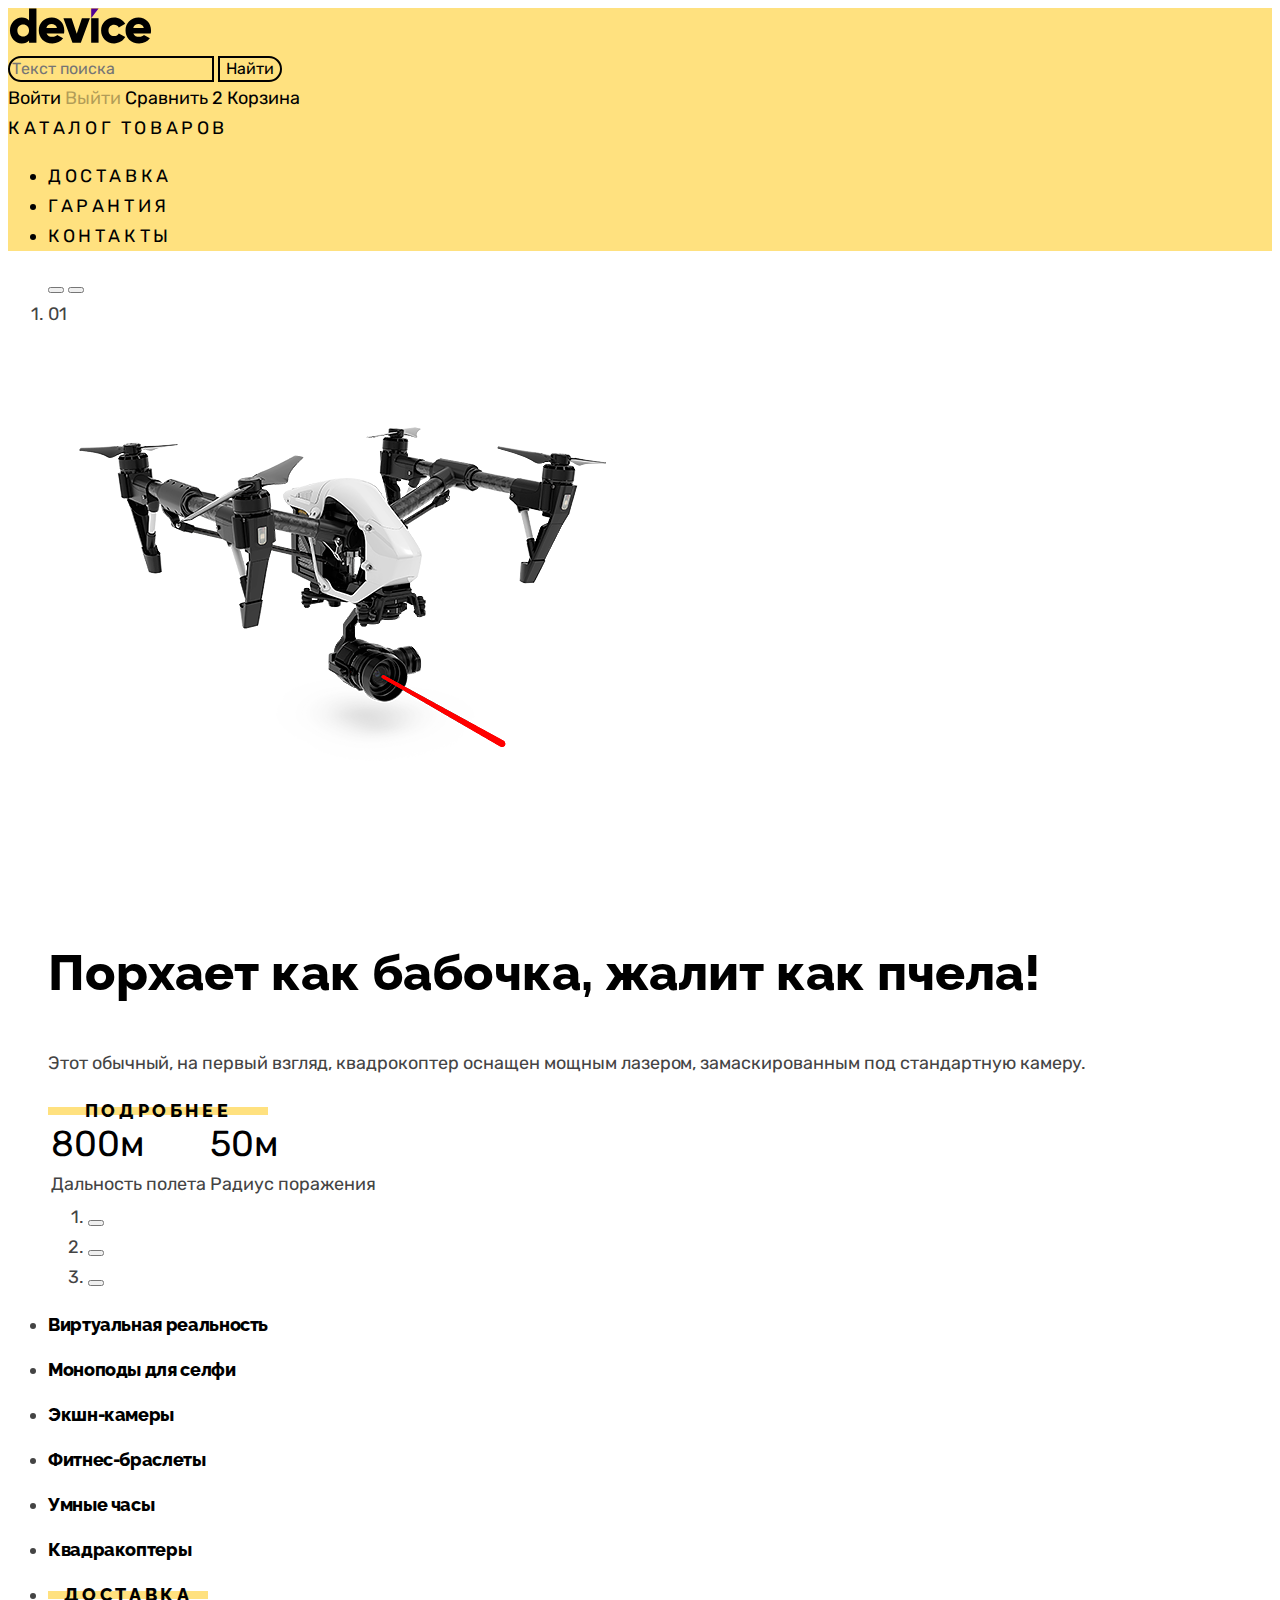
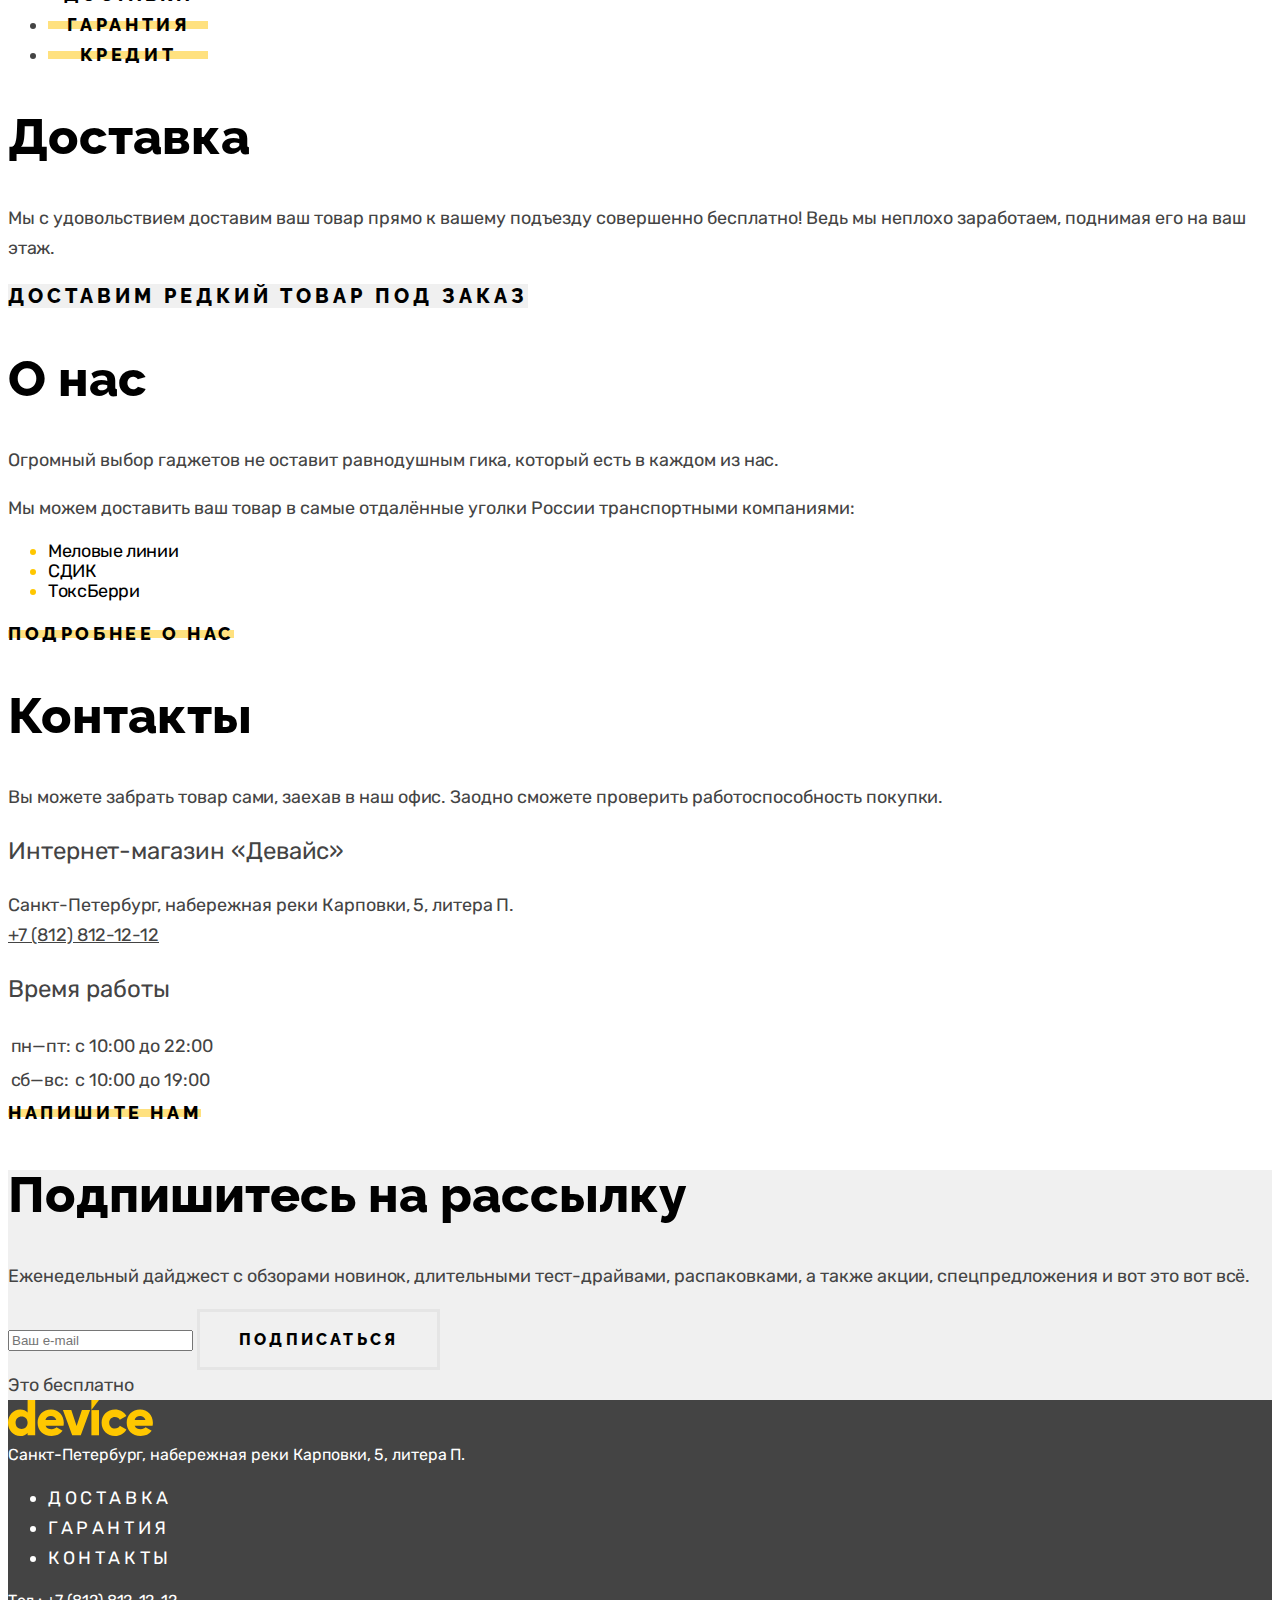
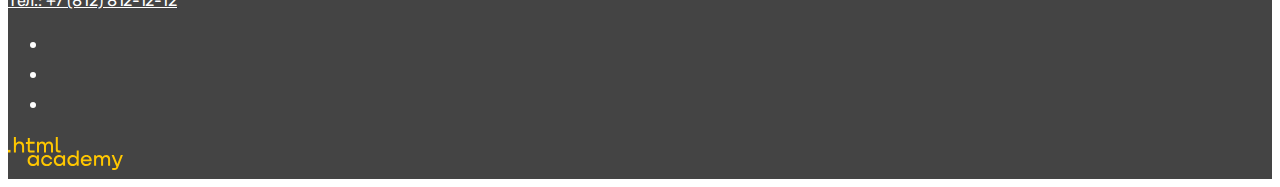
==== index.html @ 97a7b7c8 "feat: start of the study project" ====
<!DOCTYPE html>
<html lang="ru">
  <head>
    <meta charset="utf-8">
    <meta name="description" content="Магазин электронных девайсов на все случаи жизни">
    <meta name="keywords" content="моноподы для селфи, квадрокоптеры, умные часы, Фитнес-браслеты, Экшн-камеры, VR">
    <title>HTML Academy: Device</title>
    <link rel="stylesheet" href="/css/style.css">
    <link rel="shortcut icon" href="/favicon.ico" type="image/x-icon">
  </head>
  <body class="page">
    <header class="page-header">
      <nav class="main-nav">
        <div class="nav-top-wrapper">
          <a href="/" class="logo" title="Вернуться на главную">
            <img src="/img/logo-black.svg" alt="Логотип магазина Девайс" class="logo-img" width="145" height="36">
          </a>
          <form class="search-form" aria-label="поиск по сайту" action="https://echo.htmlacademy.ru/" method="get">
            <label class="search-label">
              <span class="visually-hidden">
                Текст поиска
              </span>
              <input class="search-input" type="search" name="search" placeholder="Текст поиска">
              <button class="search-button" type="submit">Найти</button>
            </label>
          </form>
          <div class="user-links">
            <a href="#" class="user-link log-in" title="Войти в личный кабинет">
              Войти
            </a>
            <a href="#" class="user-link log-out" title="Выйти из личного кабинета">
              Выйти
            </a>
            <a href="#" class="user-link compare" title="Перейти к товарам для сравнения">
              Сравнить
            </a>
            <a href="#" class="user-link cart" title="Перейти к товарам для покупки">
              <span class="cart-counter" aria-label="Счетчик товаров в корзине">2</span>
              Корзина
            </a>
          </div>
        </div>
        <div class="nav-bottom-wrapper">
          <a class="nav-link" href="/catalog.html">Каталог товаров</a>
          <ul class="nav-list">
            <li class="nav-item">
              <a href="#" class="nav-link">Доставка</a>
            </li>
            <li class="nav-item">
              <a href="#" class="nav-link">Гарантия</a>
            </li>
            <li class="nav-item">
              <a href="#" class="nav-link">Контакты</a>
            </li>
          </ul>
        </div>
      </nav>
    </header>
    <main class="page-main">
      <h1 class="visually-hidden">Магазин электронных устройств Девавйс</h1>
      <section class="hero">
        <ol class="slider-list">
          <button class="slider-button slider-prev" type="button">
            <span class="visually-hidden">Предыдущий девайс</span>
          </button>
          <button class="slider-button slider-next" type="button">
            <span class="visually-hidden">Следующий девайс</span>
          </button>
          <li class="slider-item">
            <span class="slider-item-nubmer">01</span>
            <article class="good-card">
              <img src="/img//slider/slider-1.png" alt="Квадракоптер с какими-то характеристиками" class="good-img" width="560" height="560">
              <h2 class="visually-hidden">Квадракоптер какой-то там</h2>
              <p class="good-slogan section-title">
                Порхает как бабочка, жалит как пчела!
              </p>
              <p class="good-description">
                Этот обычный, на первый взгляд, квадрокоптер оснащен мощным лазером, замаскированным под стандартную камеру.
              </p>
              <a href="#" class="button button--slider" title="Перейти на страницу товара">Подробнее</a>
              <table class="good-table">
                <tr>
                  <td><b>800м</b></td>
                  <td><b>50м</b></td>
                </tr>
                <tr>
                  <td>Дальность полета</td>
                  <td>Радиус поражения</td>
                </tr>
              </table>
            </article>
          </li>
          <ol class="slider-pagination">
            <li class="slider-pagination-item">
              <button class="slider-pagination-button slider-pagination-button-current" type="button">
                <span class="visually-hidden">1 девайс</span>
              </button>
            </li>
            <li class="slider-pagination-item">
              <button class="slider-pagination-button" type="button">
                <span class="visually-hidden">2 девайс</span>
              </button>
            </li>
            <li class="slider-pagination-item">
              <button class="slider-pagination-button" type="button">
                <span class="visually-hidden">3 девайс</span>
              </button>
            </li>
          </ol>
        </ol>
      </section>
      <section class="categories">
        <h2 class="visually-hidden">
          Категории устройств в магазине
        </h2>
        <ul class="categories-list">
          <li class="categories-item">
            <h3 class="categories-header">
              <a href="#" class="categories-link">Виртуальная реальность</a>
            </h3>
          </li>
          <li class="categories-item">
            <h3 class="categories-header">
              <a href="#" class="categories-link">Моноподы для селфи</a>
            </h3>
          </li>
          <li class="categories-item">
            <h3 class="categories-header">
              <a href="#" class="categories-link">Экшн-камеры</a>
            </h3>
          </li>
          <li class="categories-item">
            <h3 class="categories-header">
              <a href="#" class="categories-link">Фитнес-браслеты</a>
            </h3>
          </li>
          <li class="categories-item">
            <h3 class="categories-header">
              <a href="#" class="categories-link">Умные часы</a>
            </h3>
          </li>
          <li class="categories-item">
            <h3 class="categories-header">
              <a href="#" class="categories-link">Квадракоптеры</a>
            </h3>
          </li>
        </ul>
      </section>
      <section class="services">
        <h2 class="visually-hidden">Сервисы доступные в магазине</h2>
        <ul class="services-list">
          <li class="services-item">
            <button type="button" class="button services-button">Доставка</button>
          </li>
          <li class="services-item">
            <button type="button" class="button services-button">Гарантия</button>
          </li>
          <li class="services-item">
            <button type="button" class="button services-button">Кредит</button>
          </li>
        </ul>
        <section class="services-service">
          <h2 class="service-name section-title">Доставка</h2>
          <p class="service-descr">
            Мы с удовольствием доставим ваш товар прямо к вашему подъезду совершенно бесплатно! Ведь мы неплохо заработаем, поднимая его на ваш этаж.
          </p>
        </section>
        <a href="#" class="services-special-offer">
          Доставим редкий товар под заказ
          <span class="visually-hidden">Узнать больше</span>
        </a>
      </section>
      <section class="about">
        <h2 class="about-heading section-title">
          О нас
        </h2>
        <p class="about-descr">
          Огромный выбор гаджетов не оставит равнодушным гика, который есть в каждом из нас.
        </p>
        <p class="about-descr">
          Мы можем доставить ваш товар в самые отдалённые уголки России транспортными компаниями:
        </p>
        <ul class="about-list">
          <li class="about-item"><span>Меловые линии</span></li>
          <li class="about-item"><span>СДИК</span></li>
          <li class="about-item"><span>ТоксБерри</span></li>
        </ul>
        <a href="#" class="button">
          Подробнее о нас
        </a>
      </section>
      <section class="contacts">
        <h2 class="section-title">Контакты</h2>
        <p class="contacts-descr">
          Вы можете забрать товар сами, заехав в наш офис. Заодно сможете проверить работоспособность покупки.
        </p>
        <h3 class="contacts-subheading">Интернет-магазин «Девайс»</h3>
        <address class="contacts-address">Санкт-Петербург, набережная реки Карповки, 5, литера П.</address>
        <address class="contacts-address"><a class="contacts-address-link" href="tel:+78128121212">+7 (812) 812-12-12</a></address>
        <h3 class="contacts-subheading">Время работы</h3>
        <table class="work-time">
          <tr>
            <td>пн—пт:</td>
            <td>с 10:00 до 22:00</td>
          </tr>
          <tr>
            <td>сб—вс:</td>
            <td>с 10:00 до 19:00</td>
          </tr>
        </table>
        <a href="#" class="button">
          Напишите нам
        </a>
      </section>
      <section class="newsletter">
        <h2 class="section-title">Подпишитесь на рассылку</h2>
        <p>
          Еженедельный дайджест с обзорами новинок, длительными тест-драйвами, распаковками, а также акции, спецпредложения и вот это вот всё.
        </p>
        <form class="newsletter-form" action="https://echo.htmlacademy.ru/" method="post">
          <input class="newsletter-input" type="email" name="email" placeholder="Ваш e-mail">
          <button class="button-secondary" type="submit">Подписаться</button>
        </form>
        <span>Это бесплатно</span>
      </section>
    </main>
    <footer class="page-footer">
      <a href="/" class="logo" title="Перейти на главную">
        <img src="/img/logo.svg" alt="Логотип Девайса" class="logo-img" width="145" height="36">
      </a>
      <address class="address">
        Санкт-Петербург, набережная реки Карповки, 5, литера П.
      </address>
      <ul class="nav-list">
        <li class="nav-item">
          <a href="#" class="nav-link">Доставка</a>
        </li>
        <li class="nav-item">
          <a href="#" class="nav-link">Гарантия</a>
        </li>
        <li class="nav-item">
          <a href="#" class="nav-link">Контакты</a>
        </li>
      </ul>
      <address class="address">
        <a class="address-link" href="tel:+78128121212">Тел.: +7 (812) 812-12-12</a>
      </address>
      <span class="yellow-line"></span>
      <ul class="socials-list">
        <li class="socials-item">
          <a href="#" class="socials-link">
            <span class="visually-hidden">Facebook</span>
          </a>
        </li>
        <li class="socials-item">
          <a href="#" class="socials-link">
            <span class="visually-hidden">Instagram</span>
          </a>
        </li>
        <li class="socials-item">
          <a href="#" class="socials-link">
            <span class="visually-hidden">Twitter</span>
          </a>
        </li>
      </ul>
      <a href="#" class="developer-link" title="Перейти на сайт разработчика">
        <img src="/img/html-logo.svg" alt="логотип htmlacademy" class="developer-logo" width="115" height="33">
      </a>
    </footer>
  </body>
</html>
---- css/style.css ----
@font-face {
  font-family: "Raleway";
  font-style: normal;
  font-weight: 800;
  src: url("/fonts/raleway/raleway-800.woff2") format("woff2");
  font-display: swap;
}

@font-face {
  font-family: "Rubik";
  font-style: normal;
  font-weight: 400;
  src: url("/fonts/rubik/rubik-400.woff2") format("woff2");
  font-display: swap;
}

@font-face {
  font-family: "Rubik";
  font-style: normal;
  font-weight: 700;
  src: url("/fonts/rubik/rubik-400.woff2") format("woff2");
  font-display: swap;
}

.page {
  font-family: "Rubik", "Arial", sans-serif;
  font-size: 18px;
  font-weight: 400;
  line-height: 30px;
  color: #444;
}

.visually-hidden {
  position: absolute;
  width: 1px;
  height: 1px;
  margin: -1px;
  border: 0;
  padding: 0;

  white-space: nowrap;
  clip-path: inset(100%);
  clip: rect(0 0 0 0);
  overflow: hidden;
  outline: 0;
  outline-offset: 0;
}

.button {
  position: relative;
  display: inline-block;
  font-family: "Raleway", sans-serif;
  font-size: 18px;
  letter-spacing: 3.6px;
  color: #000;
  text-align: center;
  text-transform: uppercase;
  text-decoration: none;
  border: none;
  background-color: transparent;
}

.button--slider {
  width: 220px;
}

.services-button {
  width: 160px;
}

.button::before {
  content: '';
  position: absolute;
  height: 8px;
  width: 100%;
  left: 0;
  top: 50%;
  transform: translateY(-50%);
  z-index: -1;
  background-color: #FFE17F;
}

.button-secondary {
  display: inline-block;
  padding: 18px 39px;
  font-family: "Raleway", sans-serif;
  font-size: 16px;
  letter-spacing: 3.2px;
  text-transform: uppercase;
  text-align: center;
  text-decoration: none;
  color: #000;
  border: 3px solid #E5E5E5;
  background-color: transparent;
  cursor: pointer;
}

/* header */
.page-header {
  background-color: #FFE17F;
  color: #000;
}

.search-button {
  font-family: "Rubik", sans-serif;
  font-size: 16px;
  font-weight: 400;
  line-height: 20px;
  text-align: center;
  color: #000;
  border-radius: 0px 50px 50px 0px;
  border: 2px solid #000;
  background-color: transparent;
}

.search-input {
  font-family: Rubik;
  font-size: 16px;
  font-weight: 400;
  line-height: 20px;
  color: #000;
  border-radius: 50px 0px 0px 50px;
  border: 2px solid #000;
  background-color: transparent;
}

.user-link {
  text-decoration: none;
  color: #000;
}

.log-out {
  opacity: 0.3;
}

.nav-link {
  font-size: 18px;
  font-weight: 800;
  letter-spacing: 3.6px;
  color: #000;
  text-transform: uppercase;
  text-decoration: none;
}

/* sections */
.section-title {
  color: #000;
  font-family: "Raleway", sans-serif;
  font-size: 50px;
  line-height: 50px;
}

/* hero */
.good-table b {
  font-size: 36px;
  font-weight: 400;
  line-height: 30px;
  color: #000;
}

/* categories */
.categories-header {
  font-family: "Raleway", sans-serif;
  font-size: 18px;
  line-height: 24px;
  letter-spacing: -0.36px;
  color: #000;
}

.categories-link {
  text-decoration: none;
  color: inherit;
}

/* services */
.services-special-offer {
  color: #000;
  text-align: center;
  font-family: "Raleway", sans-serif;
  font-size: 20px;
  letter-spacing: 4px;
  text-decoration: none;
  text-transform: uppercase;
  background-color: #f0f0f0;
}

/* about */
.about-item {
  color: #FFC700;
  font-size: 18px;
  font-weight: 700;
  line-height: 20px;
  letter-spacing: -0.36px;
}

.about-item > span {
  color: #000;
}


/* contacts */
.contacts-subheading {
  font-size: 24px;
  font-weight: 700;
  line-height: 30px;
  color: #444;
}

.contacts-address {
  font-size: 18px;
  font-weight: 400;
  line-height: 30px;
  font-style: normal;
}

.contacts-address-link {
  color: #444;
}

/* newsletter */
.newsletter {
  background-color: #f0f0f0;
}

/* page footer */
.page-footer {
  background-color: #444;
  color: #fff;
}

.page-footer > .nav-list > .nav-item > .nav-link {
  color: #fff;
}

.page-footer .address {
  font-size: 16px;
  font-style: normal;
  font-weight: 400;
  line-height: 20px;
}

.page-footer .address-link {
  color: inherit;
}
/* catalog breadcrumbs */
.breadcrumbs-item {
  color: #000;
  font-size: 16px;
}
.breadcrumbs-item > a {
  color: inherit;
  text-decoration: none;
}

/* catalog */
.minor-title {
  font-family: "Raleway", sans-serif;
  font-size: 16px;
  font-weight: 800;
  letter-spacing: 3.2px;
  text-transform: uppercase;
  color: #000;
}

/* filter */
.filter-form label span {
  font-size: 16px;
  font-weight: 400;
  color: #000;
}
.range-title {
  opacity: 0.3;
}
.filter-form legend {
  font-size: 18px;
  font-weight: 700;
  line-height: 20px;
  letter-spacing: -0.36px;
  color: #000;
}

.select-item {
  color: #000;
}

.select-option {
  color: inherit;
  text-decoration: none;
}

/* catalog cards */
.good-name,
.good-name-link {
  font-weight: 700;
  line-height: 20px;
  letter-spacing: -0.36px;
  text-decoration: none;
  color: #000;
}

/* catalog pagination */
.pagination {
  background-color: #EBEBEB;
}

.pagination-control {
  color: #000;
  font-family: "Raleway", sans-serif;
  font-size: 18px;
  font-weight: 800;
  letter-spacing: 3.6px;
  text-transform: uppercase;
  background-color: transparent;
  border: none;
  cursor: pointer;
}

.pagination-link {
  text-align: center;
  font-size: 16px;
  font-weight: 400;
  text-decoration: none;
  opacity: 0.3;
  color: #444;
}
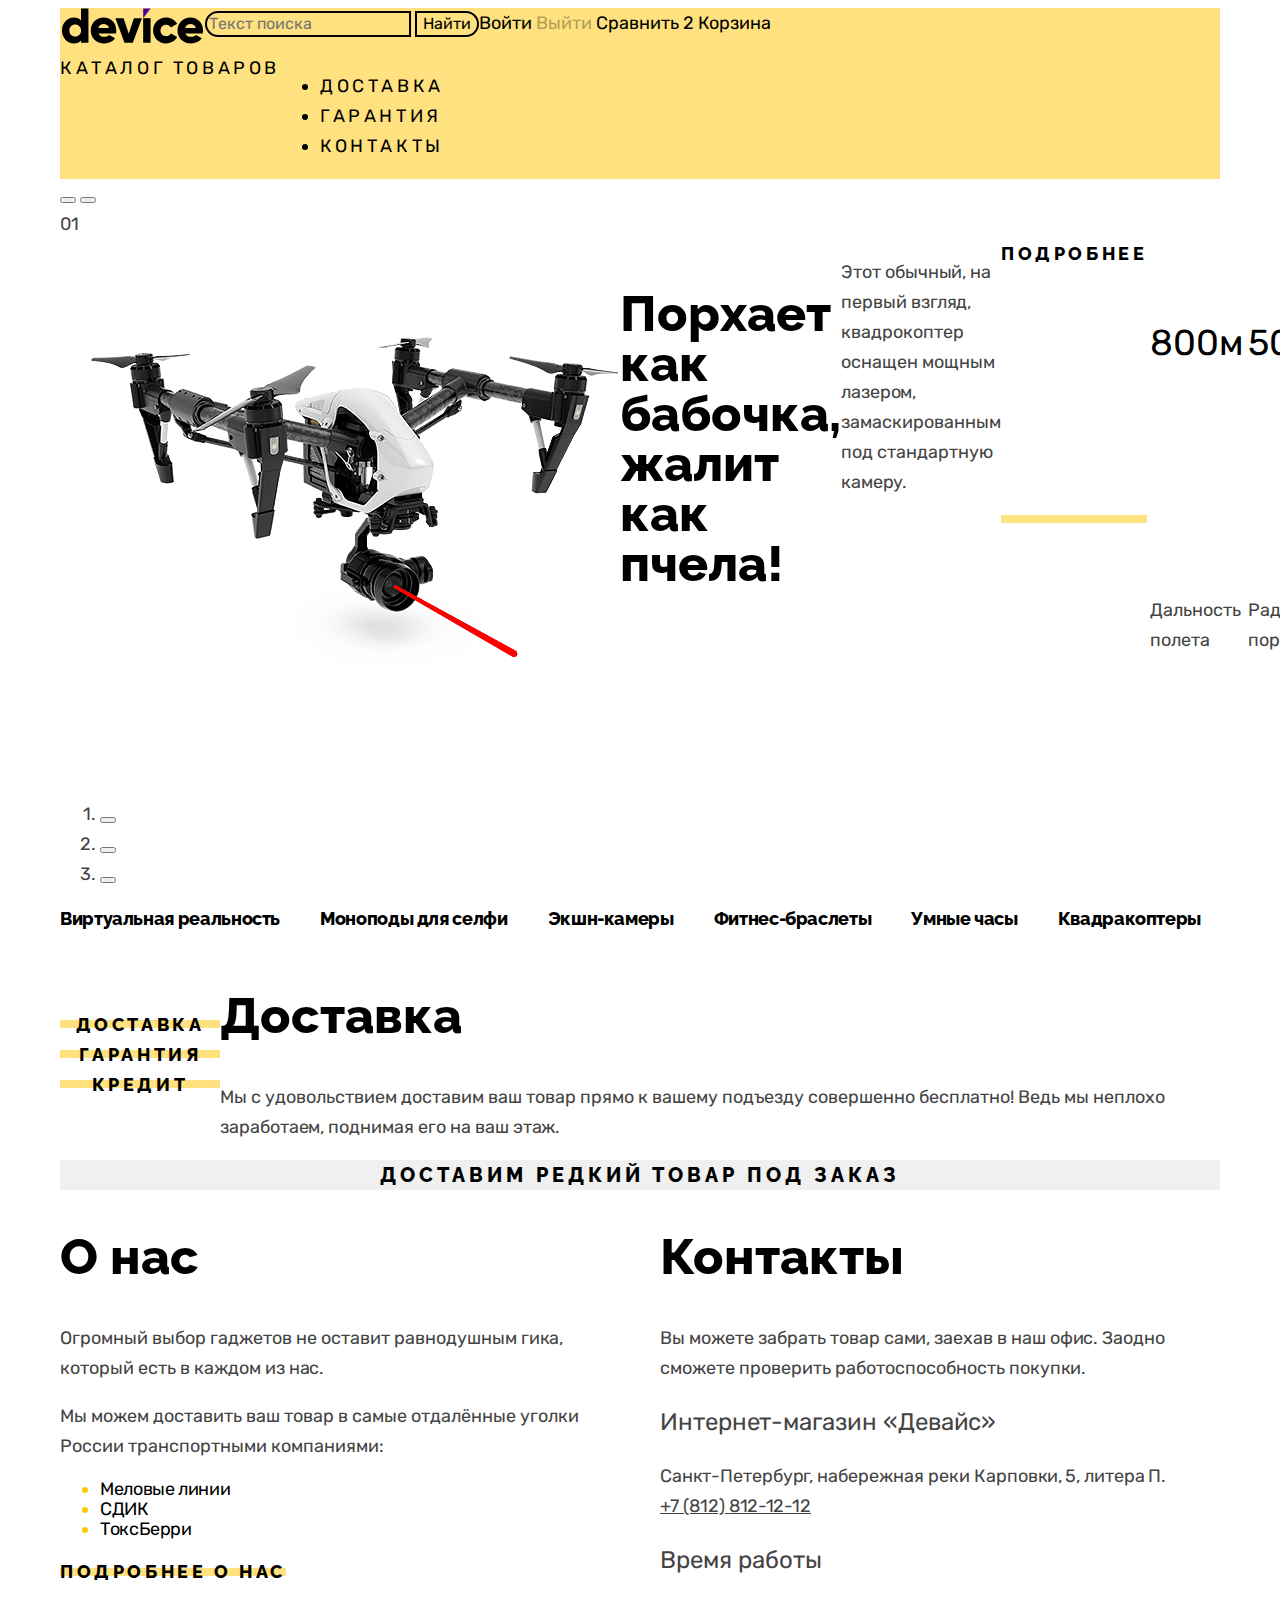
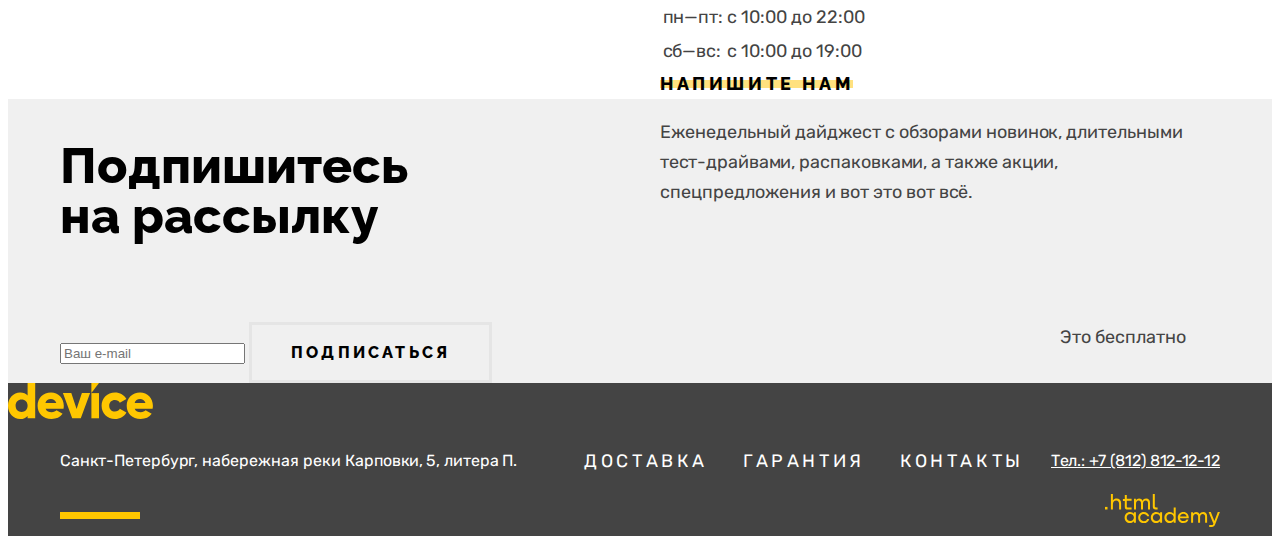
==== commit 47e7b1f1: "feat: featuring index layout" ====
--- a/index.html
+++ b/index.html
@@ -9,7 +9,7 @@
     <link rel="shortcut icon" href="/favicon.ico" type="image/x-icon">
   </head>
   <body class="page">
-    <header class="page-header">
+    <header class="page-header index-main">
       <nav class="main-nav">
         <div class="nav-top-wrapper">
           <a href="/" class="logo" title="Вернуться на главную">
@@ -70,6 +70,9 @@
             <span class="slider-item-nubmer">01</span>
             <article class="good-card">
               <img src="/img//slider/slider-1.png" alt="Квадракоптер с какими-то характеристиками" class="good-img" width="560" height="560">
+              <div class="good-content">
+
+              </div>
               <h2 class="visually-hidden">Квадракоптер какой-то там</h2>
               <p class="good-slogan section-title">
                 Порхает как бабочка, жалит как пчела!
@@ -148,124 +151,146 @@
       </section>
       <section class="services">
         <h2 class="visually-hidden">Сервисы доступные в магазине</h2>
-        <ul class="services-list">
-          <li class="services-item">
-            <button type="button" class="button services-button">Доставка</button>
-          </li>
-          <li class="services-item">
-            <button type="button" class="button services-button">Гарантия</button>
-          </li>
-          <li class="services-item">
-            <button type="button" class="button services-button">Кредит</button>
-          </li>
-        </ul>
-        <section class="services-service">
-          <h2 class="service-name section-title">Доставка</h2>
-          <p class="service-descr">
-            Мы с удовольствием доставим ваш товар прямо к вашему подъезду совершенно бесплатно! Ведь мы неплохо заработаем, поднимая его на ваш этаж.
-          </p>
-        </section>
+        <div class="services-container">
+          <ul class="services-list">
+            <li class="services-item">
+              <button type="button" class="button services-button">Доставка</button>
+            </li>
+            <li class="services-item">
+              <button type="button" class="button services-button">Гарантия</button>
+            </li>
+            <li class="services-item">
+              <button type="button" class="button services-button">Кредит</button>
+            </li>
+          </ul>
+          <section class="services-service">
+            <h2 class="service-name section-title">Доставка</h2>
+            <p class="service-descr">
+              Мы с удовольствием доставим ваш товар прямо к вашему подъезду совершенно бесплатно! Ведь мы неплохо заработаем, поднимая его на ваш этаж.
+            </p>
+          </section>
+          <section class="services-service" hidden>
+            <h2 class="service-name section-title">Гарантия</h2>
+            <p class="service-descr">
+              Если из-за возгорания купленного у нас товара у вас сгорит дом — не переживайте, мы выдадим вам новый. Товар, не дом, конечно же.
+            </p>
+          </section>
+          <section class="services-service" hidden>
+            <h2 class="service-name section-title">Кредит</h2>
+            <p class="service-descr">
+              Залезть в долговую яму стало проще! Кредитные консультанты подберут для вас наиболее выгодные условия кредита. Выгодные для банка, разумеется.
+            </p>
+          </section>
+        </div>
         <a href="#" class="services-special-offer">
           Доставим редкий товар под заказ
           <span class="visually-hidden">Узнать больше</span>
         </a>
       </section>
-      <section class="about">
-        <h2 class="about-heading section-title">
-          О нас
-        </h2>
-        <p class="about-descr">
-          Огромный выбор гаджетов не оставит равнодушным гика, который есть в каждом из нас.
-        </p>
-        <p class="about-descr">
-          Мы можем доставить ваш товар в самые отдалённые уголки России транспортными компаниями:
-        </p>
-        <ul class="about-list">
-          <li class="about-item"><span>Меловые линии</span></li>
-          <li class="about-item"><span>СДИК</span></li>
-          <li class="about-item"><span>ТоксБерри</span></li>
-        </ul>
-        <a href="#" class="button">
-          Подробнее о нас
-        </a>
-      </section>
-      <section class="contacts">
-        <h2 class="section-title">Контакты</h2>
-        <p class="contacts-descr">
-          Вы можете забрать товар сами, заехав в наш офис. Заодно сможете проверить работоспособность покупки.
-        </p>
-        <h3 class="contacts-subheading">Интернет-магазин «Девайс»</h3>
-        <address class="contacts-address">Санкт-Петербург, набережная реки Карповки, 5, литера П.</address>
-        <address class="contacts-address"><a class="contacts-address-link" href="tel:+78128121212">+7 (812) 812-12-12</a></address>
-        <h3 class="contacts-subheading">Время работы</h3>
-        <table class="work-time">
-          <tr>
-            <td>пн—пт:</td>
-            <td>с 10:00 до 22:00</td>
-          </tr>
-          <tr>
-            <td>сб—вс:</td>
-            <td>с 10:00 до 19:00</td>
-          </tr>
-        </table>
-        <a href="#" class="button">
-          Напишите нам
-        </a>
-      </section>
+      <div class="about-contacts-wrapper">
+        <section class="about">
+          <h2 class="about-heading section-title">
+            О нас
+          </h2>
+          <p class="about-descr">
+            Огромный выбор гаджетов не оставит равнодушным гика, который есть в каждом из нас.
+          </p>
+          <p class="about-descr">
+            Мы можем доставить ваш товар в самые отдалённые уголки России транспортными компаниями:
+          </p>
+          <ul class="about-list">
+            <li class="about-item"><span>Меловые линии</span></li>
+            <li class="about-item"><span>СДИК</span></li>
+            <li class="about-item"><span>ТоксБерри</span></li>
+          </ul>
+          <a href="#" class="button">
+            Подробнее о нас
+          </a>
+        </section>
+        <section class="contacts">
+          <h2 class="section-title">Контакты</h2>
+          <p class="contacts-descr">
+            Вы можете забрать товар сами, заехав в наш офис. Заодно сможете проверить работоспособность покупки.
+          </p>
+          <h3 class="contacts-subheading">Интернет-магазин «Девайс»</h3>
+          <address class="contacts-address">Санкт-Петербург, набережная реки Карповки, 5, литера П.</address>
+          <address class="contacts-address"><a class="contacts-address-link" href="tel:+78128121212">+7 (812) 812-12-12</a></address>
+          <h3 class="contacts-subheading">Время работы</h3>
+          <table class="work-time">
+            <tr>
+              <td>пн—пт:</td>
+              <td>с 10:00 до 22:00</td>
+            </tr>
+            <tr>
+              <td>сб—вс:</td>
+              <td>с 10:00 до 19:00</td>
+            </tr>
+          </table>
+          <a href="#" class="button">
+            Напишите нам
+          </a>
+        </section>
+      </div>
       <section class="newsletter">
-        <h2 class="section-title">Подпишитесь на рассылку</h2>
-        <p>
-          Еженедельный дайджест с обзорами новинок, длительными тест-драйвами, распаковками, а также акции, спецпредложения и вот это вот всё.
-        </p>
-        <form class="newsletter-form" action="https://echo.htmlacademy.ru/" method="post">
-          <input class="newsletter-input" type="email" name="email" placeholder="Ваш e-mail">
-          <button class="button-secondary" type="submit">Подписаться</button>
-        </form>
-        <span>Это бесплатно</span>
+        <div class="newsletter-container">
+          <h2 class="section-title">Подпишитесь на рассылку</h2>
+          <p>
+            Еженедельный дайджест с обзорами новинок, длительными тест-драйвами, распаковками, а также акции, спецпредложения и вот это вот всё.
+          </p>
+          <form class="newsletter-form" action="https://echo.htmlacademy.ru/" method="post">
+            <input class="newsletter-input" type="email" name="email" placeholder="Ваш e-mail">
+            <button class="button-secondary" type="submit">Подписаться</button>
+          </form>
+          <span class="free-check">Это бесплатно</span>
+        </div>
       </section>
     </main>
     <footer class="page-footer">
       <a href="/" class="logo" title="Перейти на главную">
         <img src="/img/logo.svg" alt="Логотип Девайса" class="logo-img" width="145" height="36">
       </a>
-      <address class="address">
-        Санкт-Петербург, набережная реки Карповки, 5, литера П.
-      </address>
-      <ul class="nav-list">
-        <li class="nav-item">
-          <a href="#" class="nav-link">Доставка</a>
-        </li>
-        <li class="nav-item">
-          <a href="#" class="nav-link">Гарантия</a>
-        </li>
-        <li class="nav-item">
-          <a href="#" class="nav-link">Контакты</a>
-        </li>
-      </ul>
-      <address class="address">
-        <a class="address-link" href="tel:+78128121212">Тел.: +7 (812) 812-12-12</a>
-      </address>
-      <span class="yellow-line"></span>
-      <ul class="socials-list">
-        <li class="socials-item">
-          <a href="#" class="socials-link">
-            <span class="visually-hidden">Facebook</span>
-          </a>
-        </li>
-        <li class="socials-item">
-          <a href="#" class="socials-link">
-            <span class="visually-hidden">Instagram</span>
-          </a>
-        </li>
-        <li class="socials-item">
-          <a href="#" class="socials-link">
-            <span class="visually-hidden">Twitter</span>
-          </a>
-        </li>
-      </ul>
-      <a href="#" class="developer-link" title="Перейти на сайт разработчика">
-        <img src="/img/html-logo.svg" alt="логотип htmlacademy" class="developer-logo" width="115" height="33">
-      </a>
+      <div class="footer-top-wrapper">
+        <address class="address">
+          Санкт-Петербург, набережная реки Карповки, 5, литера П.
+        </address>
+        <ul class="nav-list">
+          <li class="nav-item">
+            <a href="#" class="nav-link">Доставка</a>
+          </li>
+          <li class="nav-item">
+            <a href="#" class="nav-link">Гарантия</a>
+          </li>
+          <li class="nav-item">
+            <a href="#" class="nav-link">Контакты</a>
+          </li>
+        </ul>
+        <address class="address">
+          <a class="address-link" href="tel:+78128121212">Тел.: +7 (812) 812-12-12</a>
+        </address>
+      </div>
+      <div class="footer-bottom-wrapper">
+        <span class="yellow-line"></span>
+        <ul class="socials-list">
+          <li class="socials-item">
+            <a href="#" class="socials-link">
+              <span class="visually-hidden">Facebook</span>
+            </a>
+          </li>
+          <li class="socials-item">
+            <a href="#" class="socials-link">
+              <span class="visually-hidden">Instagram</span>
+            </a>
+          </li>
+          <li class="socials-item">
+            <a href="#" class="socials-link">
+              <span class="visually-hidden">Twitter</span>
+            </a>
+          </li>
+        </ul>
+        <a href="#" class="developer-link" title="Перейти на сайт разработчика">
+          <img src="/img/html-logo.svg" alt="логотип htmlacademy" class="developer-logo" width="115" height="33">
+        </a>
+      </div>
     </footer>
   </body>
 </html>
--- a/css/style.css
+++ b/css/style.css
@@ -21,13 +21,22 @@
   src: url("/fonts/rubik/rubik-400.woff2") format("woff2");
   font-display: swap;
 }
-
+html {
+  min-height: 100vh;
+}
 .page {
+  height: 100%;
+  display: flex;
+  flex-direction: column;
   font-family: "Rubik", "Arial", sans-serif;
   font-size: 18px;
   font-weight: 400;
   line-height: 30px;
   color: #444;
+}
+
+.page-main {
+  flex-grow: 1;
 }
 
 .visually-hidden {
@@ -97,8 +106,15 @@
 
 /* header */
 .page-header {
+  width: 1160px;
+  margin: 0 auto;
   background-color: #FFE17F;
   color: #000;
+}
+
+.nav-top-wrapper,
+.nav-bottom-wrapper {
+  display: flex;
 }
 
 .search-button {
@@ -151,6 +167,17 @@
 }
 
 /* hero */
+.slider-list {
+
+  width: 1160px;
+  list-style: none;
+  padding: 0;
+  margin: 0 auto;
+
+}
+.good-card {
+  display: flex;
+}
 .good-table b {
   font-size: 36px;
   font-weight: 400;
@@ -159,6 +186,14 @@
 }
 
 /* categories */
+.categories-list {
+  width: 1160px;
+  margin: 0 auto;
+  padding: 0;
+  list-style: none;
+  display: flex;
+  gap: 40px;
+}
 .categories-header {
   font-family: "Raleway", sans-serif;
   font-size: 18px;
@@ -173,7 +208,22 @@
 }
 
 /* services */
+.services-container {
+  width: 1160px;
+  margin: 0 auto;
+  display: flex;
+  align-items: center;
+}
+
+.services-list {
+  list-style: none;
+  padding: 0;
+  margin: 0;
+}
 .services-special-offer {
+  display: block;
+  width: 1160px;
+  margin: 0 auto;
   color: #000;
   text-align: center;
   font-family: "Raleway", sans-serif;
@@ -184,7 +234,19 @@
   background-color: #f0f0f0;
 }
 
+/*  */
+.about-contacts-wrapper {
+  width: 1160px;
+  margin: 0 auto;
+  display: grid;
+  grid-template-columns: repeat(6, 1fr);
+  gap: 40px;
+}
+
 /* about */
+.about {
+  grid-column: span 3;
+}
 .about-item {
   color: #FFC700;
   font-size: 18px;
@@ -199,6 +261,9 @@
 
 
 /* contacts */
+.contacts {
+  grid-column: span 3;
+}
 .contacts-subheading {
   font-size: 24px;
   font-weight: 700;
@@ -221,6 +286,34 @@
 .newsletter {
   background-color: #f0f0f0;
 }
+.newsletter-container {
+  width: 1160px;
+  margin: 0 auto;
+  display: grid;
+  grid-template-columns: repeat(6, 1fr);
+  gap: 40px;
+  grid-template-areas:
+  "title title . descr descr descr"
+  "form form form form . check"
+  ;
+}
+.newsletter .section-title {
+  grid-area: title;
+}
+
+.newsletter p {
+  grid-area: descr;
+}
+
+.newsletter-form {
+  grid-area: form;
+}
+
+.free-check {
+  display: inline-block;
+  grid-area: check;
+}
+
 
 /* page footer */
 .page-footer {
@@ -228,7 +321,27 @@
   color: #fff;
 }
 
-.page-footer > .nav-list > .nav-item > .nav-link {
+.footer-top-wrapper,
+.footer-bottom-wrapper {
+  width: 1160px;
+  margin: 0 auto;
+  display: flex;
+  justify-content: space-between;
+  align-items: center;
+
+}
+
+.page-footer .socials-list,
+.page-footer .nav-list {
+  display: flex;
+  list-style: none;
+}
+
+.page-footer .nav-list {
+  gap: 35px;
+}
+
+.page-footer .nav-link {
   color: #fff;
 }
 
@@ -241,6 +354,13 @@
 
 .page-footer .address-link {
   color: inherit;
+}
+
+.yellow-line {
+  display: inline-block;
+  width: 80px;
+  height: 7px;
+  background-color: #FFC700;
 }
 /* catalog breadcrumbs */
 .breadcrumbs-item {
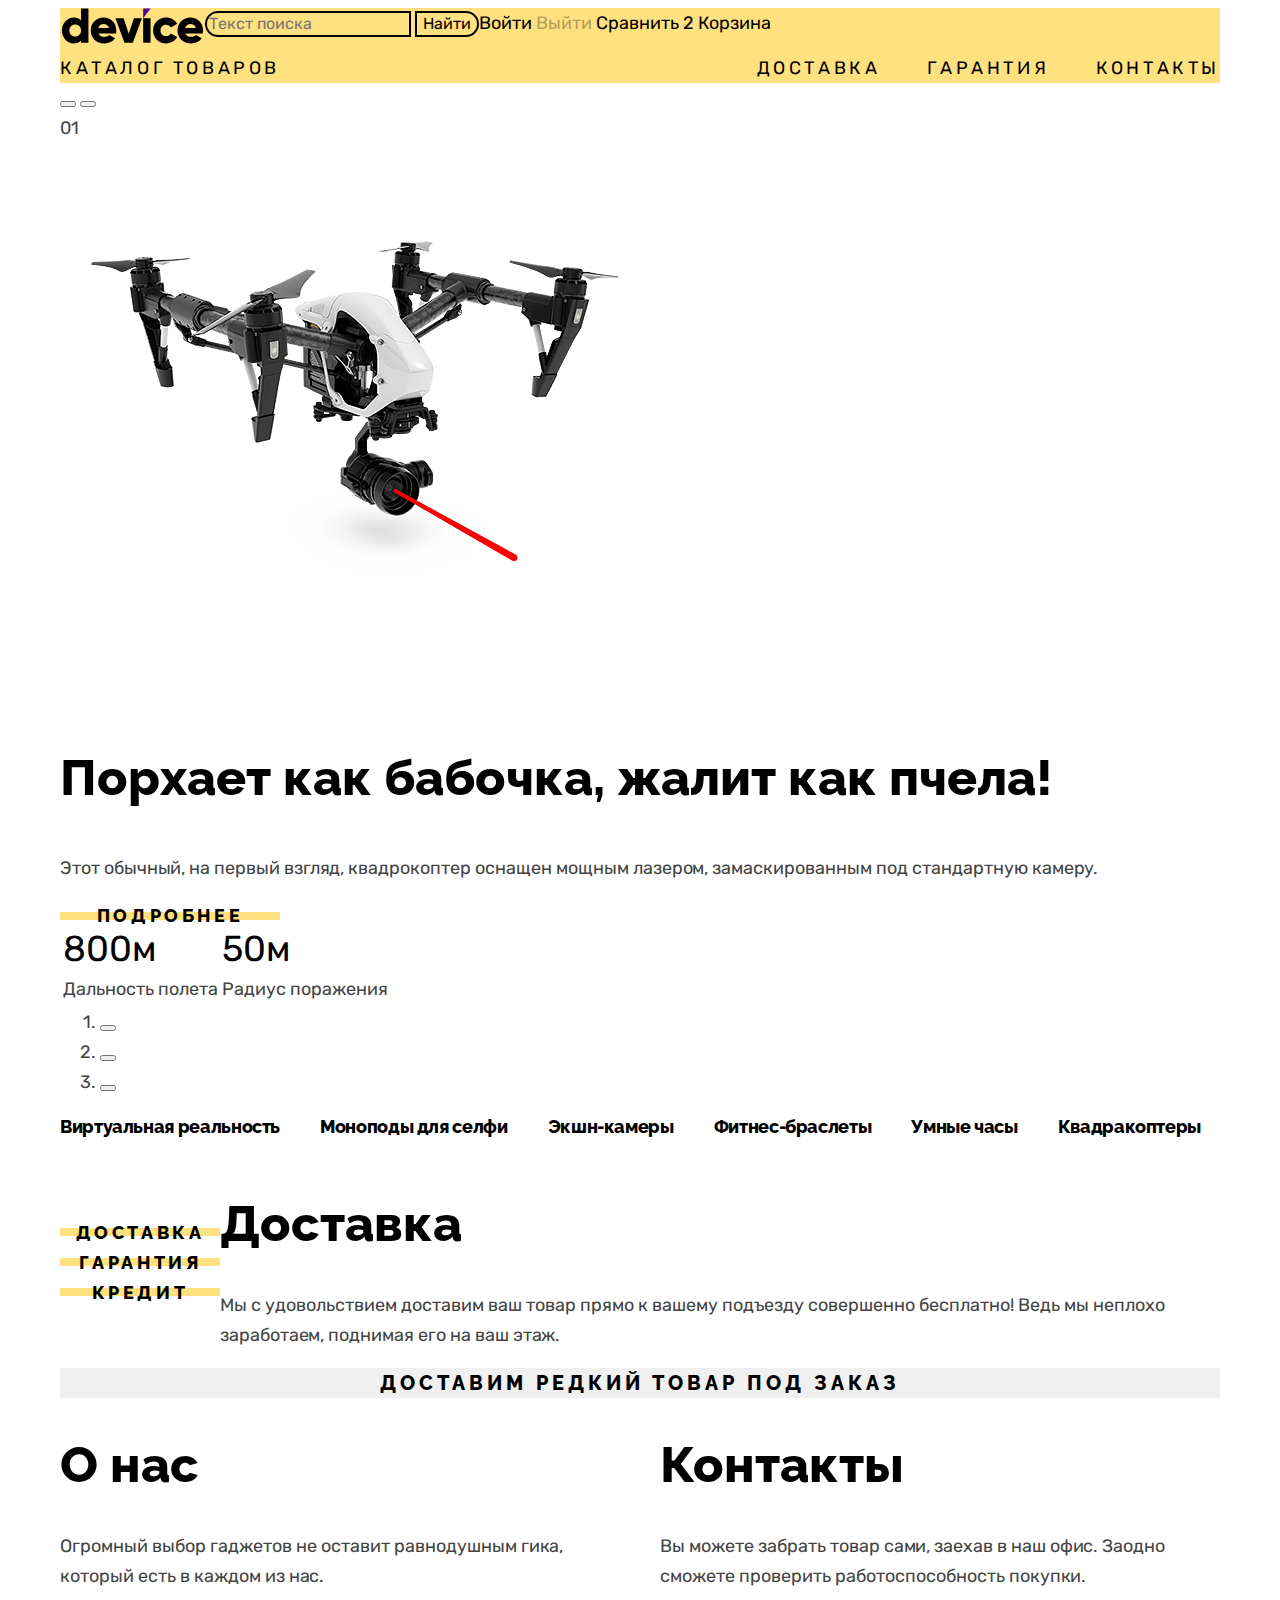
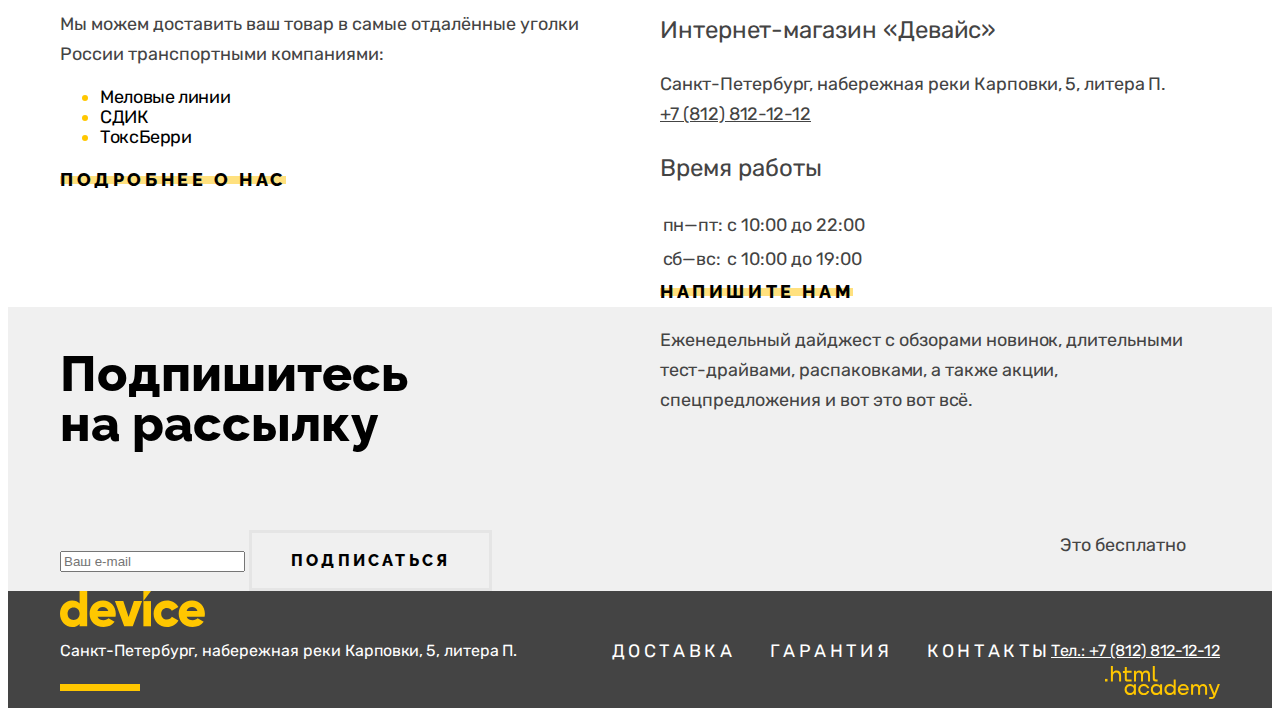
==== commit 5fe5eaeb: "feat: basic flex layout for the catalog page" ====
--- a/index.html
+++ b/index.html
@@ -71,26 +71,25 @@
             <article class="good-card">
               <img src="/img//slider/slider-1.png" alt="Квадракоптер с какими-то характеристиками" class="good-img" width="560" height="560">
               <div class="good-content">
-
+                <h2 class="visually-hidden">Квадракоптер какой-то там</h2>
+                <p class="good-slogan section-title">
+                  Порхает как бабочка, жалит как пчела!
+                </p>
+                <p class="good-description">
+                  Этот обычный, на первый взгляд, квадрокоптер оснащен мощным лазером, замаскированным под стандартную камеру.
+                </p>
+                <a href="#" class="button button--slider" title="Перейти на страницу товара">Подробнее</a>
+                <table class="good-table">
+                  <tr>
+                    <td><b>800м</b></td>
+                    <td><b>50м</b></td>
+                  </tr>
+                  <tr>
+                    <td>Дальность полета</td>
+                    <td>Радиус поражения</td>
+                  </tr>
+                </table>
               </div>
-              <h2 class="visually-hidden">Квадракоптер какой-то там</h2>
-              <p class="good-slogan section-title">
-                Порхает как бабочка, жалит как пчела!
-              </p>
-              <p class="good-description">
-                Этот обычный, на первый взгляд, квадрокоптер оснащен мощным лазером, замаскированным под стандартную камеру.
-              </p>
-              <a href="#" class="button button--slider" title="Перейти на страницу товара">Подробнее</a>
-              <table class="good-table">
-                <tr>
-                  <td><b>800м</b></td>
-                  <td><b>50м</b></td>
-                </tr>
-                <tr>
-                  <td>Дальность полета</td>
-                  <td>Радиус поражения</td>
-                </tr>
-              </table>
             </article>
           </li>
           <ol class="slider-pagination">
@@ -246,50 +245,52 @@
       </section>
     </main>
     <footer class="page-footer">
-      <a href="/" class="logo" title="Перейти на главную">
-        <img src="/img/logo.svg" alt="Логотип Девайса" class="logo-img" width="145" height="36">
-      </a>
-      <div class="footer-top-wrapper">
-        <address class="address">
-          Санкт-Петербург, набережная реки Карповки, 5, литера П.
-        </address>
-        <ul class="nav-list">
-          <li class="nav-item">
-            <a href="#" class="nav-link">Доставка</a>
-          </li>
-          <li class="nav-item">
-            <a href="#" class="nav-link">Гарантия</a>
-          </li>
-          <li class="nav-item">
-            <a href="#" class="nav-link">Контакты</a>
-          </li>
-        </ul>
-        <address class="address">
-          <a class="address-link" href="tel:+78128121212">Тел.: +7 (812) 812-12-12</a>
-        </address>
-      </div>
-      <div class="footer-bottom-wrapper">
-        <span class="yellow-line"></span>
-        <ul class="socials-list">
-          <li class="socials-item">
-            <a href="#" class="socials-link">
-              <span class="visually-hidden">Facebook</span>
-            </a>
-          </li>
-          <li class="socials-item">
-            <a href="#" class="socials-link">
-              <span class="visually-hidden">Instagram</span>
-            </a>
-          </li>
-          <li class="socials-item">
-            <a href="#" class="socials-link">
-              <span class="visually-hidden">Twitter</span>
-            </a>
-          </li>
-        </ul>
-        <a href="#" class="developer-link" title="Перейти на сайт разработчика">
-          <img src="/img/html-logo.svg" alt="логотип htmlacademy" class="developer-logo" width="115" height="33">
+      <div class="footer-container">
+        <a href="/" class="logo" title="Перейти на главную">
+          <img src="/img/logo.svg" alt="Логотип Девайса" class="logo-img" width="145" height="36">
         </a>
+        <div class="footer-top-wrapper">
+          <address class="address">
+            Санкт-Петербург, набережная реки Карповки, 5, литера П.
+          </address>
+          <ul class="nav-list">
+            <li class="nav-item">
+              <a href="#" class="nav-link">Доставка</a>
+            </li>
+            <li class="nav-item">
+              <a href="#" class="nav-link">Гарантия</a>
+            </li>
+            <li class="nav-item">
+              <a href="#" class="nav-link">Контакты</a>
+            </li>
+          </ul>
+          <address class="address">
+            <a class="address-link" href="tel:+78128121212">Тел.: +7 (812) 812-12-12</a>
+          </address>
+        </div>
+        <div class="footer-bottom-wrapper">
+          <span class="yellow-line"></span>
+          <ul class="socials-list">
+            <li class="socials-item">
+              <a href="#" class="socials-link">
+                <span class="visually-hidden">Facebook</span>
+              </a>
+            </li>
+            <li class="socials-item">
+              <a href="#" class="socials-link">
+                <span class="visually-hidden">Instagram</span>
+              </a>
+            </li>
+            <li class="socials-item">
+              <a href="#" class="socials-link">
+                <span class="visually-hidden">Twitter</span>
+              </a>
+            </li>
+          </ul>
+          <a href="#" class="developer-link" title="Перейти на сайт разработчика">
+            <img src="/img/html-logo.svg" alt="логотип htmlacademy" class="developer-logo" width="115" height="33">
+          </a>
+        </div>
       </div>
     </footer>
   </body>
--- a/css/style.css
+++ b/css/style.css
@@ -21,6 +21,13 @@
   src: url("/fonts/rubik/rubik-400.woff2") format("woff2");
   font-display: swap;
 }
+
+*,
+::before,
+::after {
+  box-sizing: border-box;
+}
+
 html {
   min-height: 100vh;
 }
@@ -57,6 +64,7 @@
 
 .button {
   position: relative;
+  z-index: 2;
   display: inline-block;
   font-family: "Raleway", sans-serif;
   font-size: 18px;
@@ -149,6 +157,15 @@
   opacity: 0.3;
 }
 
+.nav-list {
+  list-style: none;
+  display: flex;
+  gap: 47px;
+  margin: 0;
+  padding: 0;
+  margin-left: auto;
+}
+
 .nav-link {
   font-size: 18px;
   font-weight: 800;
@@ -321,6 +338,11 @@
   color: #fff;
 }
 
+.footer-container {
+  width: 1160px;
+  margin: 0 auto;
+}
+
 .footer-top-wrapper,
 .footer-bottom-wrapper {
   width: 1160px;
@@ -363,6 +385,17 @@
   background-color: #FFC700;
 }
 /* catalog breadcrumbs */
+.catalog-top-container {
+  width: 1160px;
+  margin: 0 auto;
+  padding-left: 60px;
+}
+.breadcrumbs {
+  list-style: none;
+  margin: 0;
+  padding: 0;
+  display: flex;
+}
 .breadcrumbs-item {
   color: #000;
   font-size: 16px;
@@ -373,6 +406,40 @@
 }
 
 /* catalog */
+.contents {
+  background-color: #f0f0f0;
+}
+
+.contents-container {
+  display: flex;
+  width: 1160px;
+  margin: 0 auto;
+}
+
+.devices {
+  width: 840px;
+  background-color: #fff;
+  padding-bottom: 78px;
+}
+
+.devices-top-wrapper {
+  display: flex;
+  justify-content: space-between;
+  align-items: center;
+  background-color: #f0f0f0;
+  padding: 0 40px;
+}
+.goods-list {
+
+  display: flex;
+  flex-wrap: wrap;
+  list-style: none;
+  margin: 0;
+  margin-bottom: 44px;
+  padding: 70px 40px 0;
+  gap: 40px
+
+}
 .minor-title {
   font-family: "Raleway", sans-serif;
   font-size: 16px;
@@ -383,6 +450,10 @@
 }
 
 /* filter */
+.filter {
+  width: 320px;
+  padding-left: 60px;
+}
 .filter-form label span {
   font-size: 16px;
   font-weight: 400;
@@ -409,6 +480,10 @@
 }
 
 /* catalog cards */
+.good-card {
+  display: flex;
+  flex-direction: column;
+}
 .good-name,
 .good-name-link {
   font-weight: 700;
@@ -420,6 +495,9 @@
 
 /* catalog pagination */
 .pagination {
+  margin: 0 40px;
+  display: flex;
+  justify-content: space-between;
   background-color: #EBEBEB;
 }
 
@@ -435,6 +513,13 @@
   cursor: pointer;
 }
 
+.pagination-list {
+  list-style: none;
+  padding: 0;
+  margin: 0;
+  display: flex;
+}
+
 .pagination-link {
   text-align: center;
   font-size: 16px;
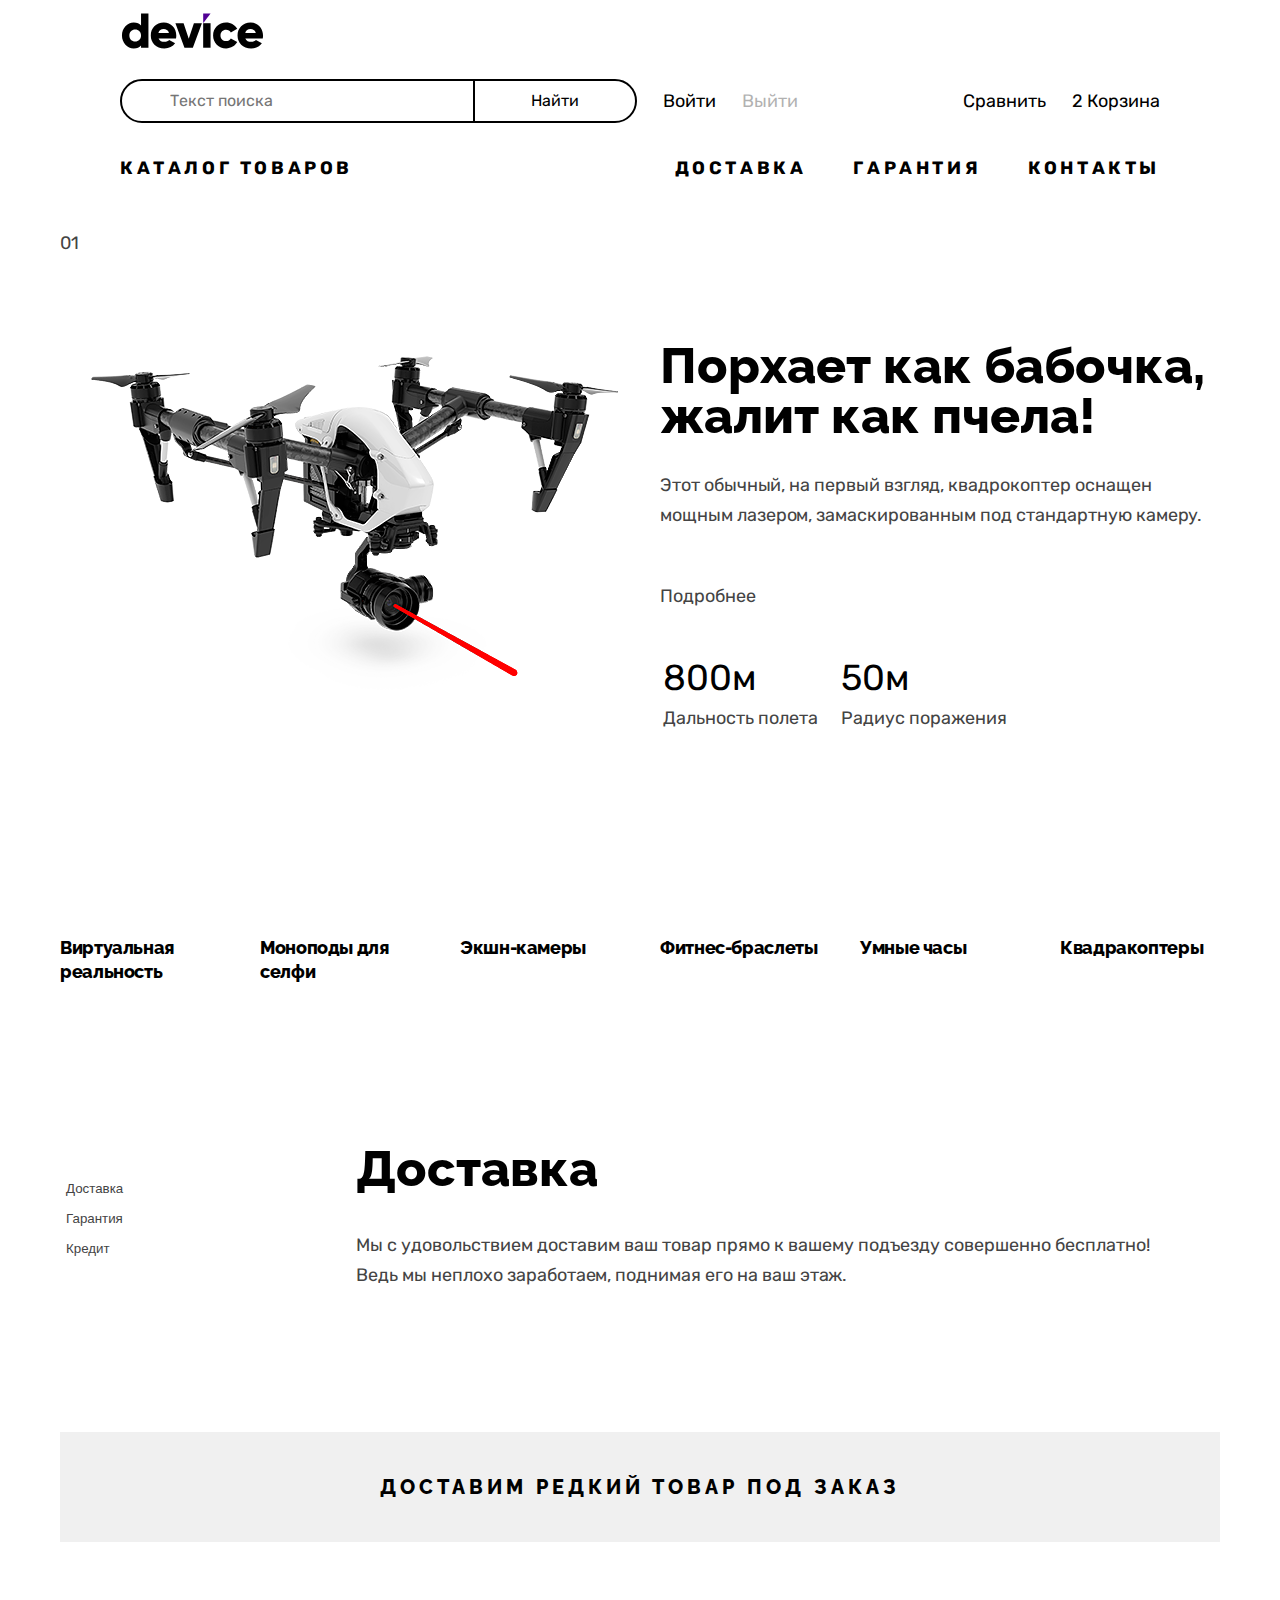
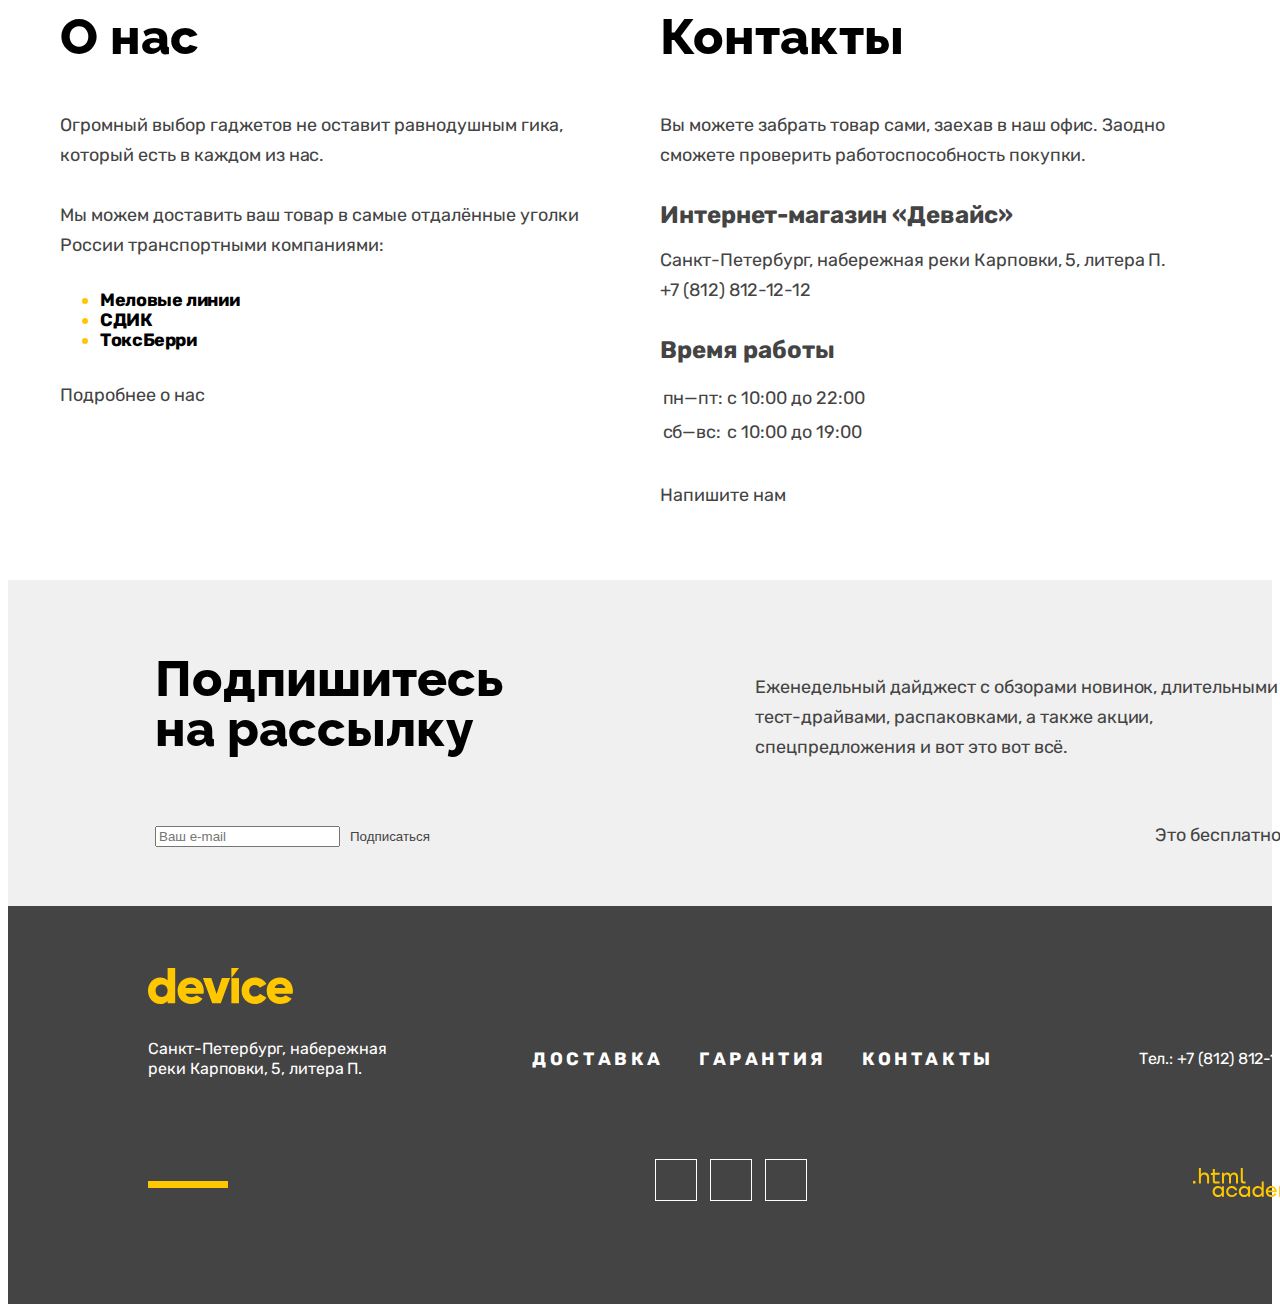
==== commit 86d8daf5: "feat: comopnents basic layout" ====
--- a/index.html
+++ b/index.html
@@ -11,10 +11,10 @@
   <body class="page">
     <header class="page-header index-main">
       <nav class="main-nav">
+        <a href="/" class="logo" title="Вернуться на главную">
+          <img src="/img/logo-black.svg" alt="Логотип магазина Девайс" class="logo-img" width="145" height="36">
+        </a>
         <div class="nav-top-wrapper">
-          <a href="/" class="logo" title="Вернуться на главную">
-            <img src="/img/logo-black.svg" alt="Логотип магазина Девайс" class="logo-img" width="145" height="36">
-          </a>
           <form class="search-form" aria-label="поиск по сайту" action="https://echo.htmlacademy.ru/" method="get">
             <label class="search-label">
               <span class="visually-hidden">
@@ -58,40 +58,42 @@
     </header>
     <main class="page-main">
       <h1 class="visually-hidden">Магазин электронных устройств Девавйс</h1>
-      <section class="hero">
-        <ol class="slider-list">
+      <section class="section hero">
+        <div class="slider-wrapper">
           <button class="slider-button slider-prev" type="button">
             <span class="visually-hidden">Предыдущий девайс</span>
           </button>
           <button class="slider-button slider-next" type="button">
             <span class="visually-hidden">Следующий девайс</span>
           </button>
-          <li class="slider-item">
-            <span class="slider-item-nubmer">01</span>
-            <article class="good-card">
-              <img src="/img//slider/slider-1.png" alt="Квадракоптер с какими-то характеристиками" class="good-img" width="560" height="560">
-              <div class="good-content">
-                <h2 class="visually-hidden">Квадракоптер какой-то там</h2>
-                <p class="good-slogan section-title">
-                  Порхает как бабочка, жалит как пчела!
-                </p>
-                <p class="good-description">
-                  Этот обычный, на первый взгляд, квадрокоптер оснащен мощным лазером, замаскированным под стандартную камеру.
-                </p>
-                <a href="#" class="button button--slider" title="Перейти на страницу товара">Подробнее</a>
-                <table class="good-table">
-                  <tr>
-                    <td><b>800м</b></td>
-                    <td><b>50м</b></td>
-                  </tr>
-                  <tr>
-                    <td>Дальность полета</td>
-                    <td>Радиус поражения</td>
-                  </tr>
-                </table>
-              </div>
-            </article>
-          </li>
+          <ol class="slider-list">
+            <li class="slider-item">
+              <span class="slider-item-nubmer">01</span>
+              <article class="slider-card">
+                <img src="/img//slider/slider-1.png" alt="Квадракоптер с какими-то характеристиками" class="slider-img" width="560" height="560">
+                <div class="slider-content">
+                  <h2 class="visually-hidden">Квадракоптер какой-то там</h2>
+                  <p class="slider-slogan section-title">
+                    Порхает как бабочка, жалит как пчела!
+                  </p>
+                  <p class="slider-description">
+                    Этот обычный, на первый взгляд, квадрокоптер оснащен мощным лазером, замаскированным под стандартную камеру.
+                  </p>
+                  <a href="#" class="button" title="Перейти на страницу товара">Подробнее</a>
+                  <table class="slider-table">
+                    <tr>
+                      <td><b>800м</b></td>
+                      <td><b>50м</b></td>
+                    </tr>
+                    <tr>
+                      <td>Дальность полета</td>
+                      <td>Радиус поражения</td>
+                    </tr>
+                  </table>
+                </div>
+              </article>
+            </li>
+          </ol>
           <ol class="slider-pagination">
             <li class="slider-pagination-item">
               <button class="slider-pagination-button slider-pagination-button-current" type="button">
@@ -109,9 +111,9 @@
               </button>
             </li>
           </ol>
-        </ol>
-      </section>
-      <section class="categories">
+        </div>
+      </section>
+      <section class="section categories">
         <h2 class="visually-hidden">
           Категории устройств в магазине
         </h2>
@@ -148,7 +150,7 @@
           </li>
         </ul>
       </section>
-      <section class="services">
+      <section class="section services">
         <h2 class="visually-hidden">Сервисы доступные в магазине</h2>
         <div class="services-container">
           <ul class="services-list">
@@ -187,7 +189,7 @@
         </a>
       </section>
       <div class="about-contacts-wrapper">
-        <section class="about">
+        <section class="section about">
           <h2 class="about-heading section-title">
             О нас
           </h2>
@@ -206,8 +208,8 @@
             Подробнее о нас
           </a>
         </section>
-        <section class="contacts">
-          <h2 class="section-title">Контакты</h2>
+        <section class="section contacts">
+          <h2 class="section-title contacts-title">Контакты</h2>
           <p class="contacts-descr">
             Вы можете забрать товар сами, заехав в наш офис. Заодно сможете проверить работоспособность покупки.
           </p>
@@ -230,7 +232,7 @@
           </a>
         </section>
       </div>
-      <section class="newsletter">
+      <section class="section newsletter">
         <div class="newsletter-container">
           <h2 class="section-title">Подпишитесь на рассылку</h2>
           <p>
--- a/css/style.css
+++ b/css/style.css
@@ -18,7 +18,7 @@
   font-family: "Rubik";
   font-style: normal;
   font-weight: 700;
-  src: url("/fonts/rubik/rubik-400.woff2") format("woff2");
+  src: url("/fonts/rubik/rubik-700.woff2") format("woff2");
   font-display: swap;
 }
 
@@ -28,9 +28,23 @@
   box-sizing: border-box;
 }
 
+img {
+  max-width: 100%;
+  vertical-align: middle;
+}
+
+a, button {
+  text-decoration: none;
+  color: inherit;
+  border: none;
+  background-color: transparent;
+  cursor: pointer;
+}
+
 html {
   min-height: 100vh;
 }
+
 .page {
   height: 100%;
   display: flex;
@@ -44,6 +58,10 @@
 
 .page-main {
   flex-grow: 1;
+}
+
+.button {
+  display: inline-block;
 }
 
 .visually-hidden {
@@ -62,70 +80,43 @@
   outline-offset: 0;
 }
 
-.button {
-  position: relative;
-  z-index: 2;
-  display: inline-block;
-  font-family: "Raleway", sans-serif;
-  font-size: 18px;
-  letter-spacing: 3.6px;
-  color: #000;
-  text-align: center;
-  text-transform: uppercase;
-  text-decoration: none;
-  border: none;
-  background-color: transparent;
-}
-
-.button--slider {
-  width: 220px;
-}
-
-.services-button {
-  width: 160px;
-}
-
-.button::before {
-  content: '';
-  position: absolute;
-  height: 8px;
-  width: 100%;
-  left: 0;
-  top: 50%;
-  transform: translateY(-50%);
-  z-index: -1;
-  background-color: #FFE17F;
-}
-
-.button-secondary {
-  display: inline-block;
-  padding: 18px 39px;
-  font-family: "Raleway", sans-serif;
-  font-size: 16px;
-  letter-spacing: 3.2px;
-  text-transform: uppercase;
-  text-align: center;
-  text-decoration: none;
-  color: #000;
-  border: 3px solid #E5E5E5;
-  background-color: transparent;
-  cursor: pointer;
-}
-
 /* header */
 .page-header {
   width: 1160px;
   margin: 0 auto;
-  background-color: #FFE17F;
-  color: #000;
+  color: #000;
+}
+
+.main-nav {
+  padding: 5px 60px 15px;
+}
+
+.logo {
+  display: block;
+  margin-bottom: 30px;
 }
 
 .nav-top-wrapper,
 .nav-bottom-wrapper {
   display: flex;
-}
-
+  align-items: center;
+}
+
+.nav-top-wrapper {
+  margin-bottom: 30px;
+}
+
+.search-form {
+  width: 517px;
+  margin-right: 26px;
+}
+
+.search-label {
+  display: flex;
+}
 .search-button {
+  margin-left: -2px;
+  padding: 10px 56px;
   font-family: "Rubik", sans-serif;
   font-size: 16px;
   font-weight: 400;
@@ -138,7 +129,9 @@
 }
 
 .search-input {
-  font-family: Rubik;
+  flex-grow: 1;
+  padding: 10px 48px;
+  font-family: inherit;
   font-size: 16px;
   font-weight: 400;
   line-height: 20px;
@@ -148,13 +141,28 @@
   background-color: transparent;
 }
 
+.user-links {
+  flex-grow: 1;
+  display: flex;
+}
+
 .user-link {
-  text-decoration: none;
-  color: #000;
+  display: inline-block;
+  text-decoration: none;
+  color: #000;
+}
+
+.user-link:nth-child(3) {
+  margin-left: auto;
+}
+
+.user-link:not(:last-child) {
+  margin-right: 26px;
 }
 
 .log-out {
   opacity: 0.3;
+  margin-right: auto;
 }
 
 .nav-list {
@@ -176,7 +184,11 @@
 }
 
 /* sections */
+.section {
+  margin-bottom: 70px;
+}
 .section-title {
+  margin: 0;
   color: #000;
   font-family: "Raleway", sans-serif;
   font-size: 50px;
@@ -184,24 +196,60 @@
 }
 
 /* hero */
+.slider-wrapper {
+  width: 1160px;
+  margin: 0 auto;
+}
+
 .slider-list {
-
-  width: 1160px;
-  list-style: none;
-  padding: 0;
-  margin: 0 auto;
-
-}
-.good-card {
-  display: flex;
-}
-.good-table b {
+  list-style: none;
+  padding: 0;
+  margin: 0 auto;
+
+}
+.slider-card {
+  display: flex;
+  flex-direction: row;
+  justify-content: space-between;
+  align-items: center;
+}
+
+.slider-content {
+  padding-left: 40px;
+}
+
+.slider-slogan {
+  margin-bottom: 29px;
+}
+
+.slider-description {
+  margin: 0;
+  margin-bottom: 51px;
+}
+
+.slider-card .button {
+  margin-bottom: 49px;
+}
+
+.slider-table b {
+  margin-bottom: 12px;
   font-size: 36px;
   font-weight: 400;
   line-height: 30px;
   color: #000;
 }
 
+.slider-table tr td:first-child {
+  padding-right: 20px;
+}
+
+.slider-pagination {
+  margin: 0;
+  padding: 0;
+  list-style: none;
+  display: flex;
+  gap: 20px;
+}
 /* categories */
 .categories-list {
   width: 1160px;
@@ -219,6 +267,10 @@
   color: #000;
 }
 
+.categories-item {
+  width: calc((100% - 5 * 40px ) / 6);
+}
+
 .categories-link {
   text-decoration: none;
   color: inherit;
@@ -230,17 +282,32 @@
   margin: 0 auto;
   display: flex;
   align-items: center;
+  margin-bottom: 70px;
 }
 
 .services-list {
   list-style: none;
   padding: 0;
+  margin: 0;
+  width: 25%;
+}
+
+.services-service {
+  padding: 72px 63px 72px 116px;
+}
+
+.service-name {
+  margin-bottom: 36px;
+}
+
+.service-descr {
   margin: 0;
 }
 .services-special-offer {
   display: block;
   width: 1160px;
   margin: 0 auto;
+  padding: 40px 0;
   color: #000;
   text-align: center;
   font-family: "Raleway", sans-serif;
@@ -259,6 +326,8 @@
   grid-template-columns: repeat(6, 1fr);
   gap: 40px;
 }
+
+
 
 /* about */
 .about {
@@ -272,6 +341,15 @@
   letter-spacing: -0.36px;
 }
 
+.about-heading {
+  margin-bottom: 48px;
+}
+
+.about-descr, .about-list {
+  margin: 0;
+  margin-bottom: 30px;
+}
+
 .about-item > span {
   color: #000;
 }
@@ -282,12 +360,23 @@
   grid-column: span 3;
 }
 .contacts-subheading {
+  margin: 0;
+  margin-bottom: 15px;
   font-size: 24px;
   font-weight: 700;
   line-height: 30px;
   color: #444;
 }
 
+.contacts-title {
+  margin-bottom: 48px;
+}
+
+.contacts-descr,
+.contacts-address:last-of-type{
+  margin: 0;
+  margin-bottom: 30px;
+}
 .contacts-address {
   font-size: 18px;
   font-weight: 400;
@@ -299,9 +388,15 @@
   color: #444;
 }
 
+.work-time {
+  margin-bottom: 30px;
+}
+
 /* newsletter */
 .newsletter {
+  margin-bottom: 0;
   background-color: #f0f0f0;
+  padding: 74px 133px 56px 147px;
 }
 .newsletter-container {
   width: 1160px;
@@ -334,6 +429,7 @@
 
 /* page footer */
 .page-footer {
+  padding: 62px 140px 77px;
   background-color: #444;
   color: #fff;
 }
@@ -343,6 +439,11 @@
   margin: 0 auto;
 }
 
+.page-footer .logo {
+  margin-bottom: 35px;
+}
+
+
 .footer-top-wrapper,
 .footer-bottom-wrapper {
   width: 1160px;
@@ -351,6 +452,18 @@
   justify-content: space-between;
   align-items: center;
 
+}
+
+.footer-top-wrapper {
+  margin-bottom: 63px;
+}
+
+.footer-top-wrapper .address:first-child {
+  width: 239px;
+}
+
+.footer-top-wrapper .address:last-child {
+  margin-left: auto;
 }
 
 .page-footer .socials-list,
@@ -376,6 +489,17 @@
 
 .page-footer .address-link {
   color: inherit;
+}
+
+.page-footer .socials-list {
+  gap: 15px;
+}
+
+.page-footer .socials-link {
+  display: inline-block;
+  width: 40px;
+  height: 40px;
+  outline: 1px solid white;
 }
 
 .yellow-line {
@@ -388,7 +512,11 @@
 .catalog-top-container {
   width: 1160px;
   margin: 0 auto;
-  padding-left: 60px;
+  padding: 35px 60px;
+}
+
+.catalog-top-container .section-title {
+  margin-bottom: 16px;
 }
 .breadcrumbs {
   list-style: none;
@@ -397,12 +525,33 @@
   display: flex;
 }
 .breadcrumbs-item {
+  position: relative;
   color: #000;
   font-size: 16px;
 }
-.breadcrumbs-item > a {
-  color: inherit;
-  text-decoration: none;
+
+.breadcrumbs-item:not(:last-child) a {
+  padding-right: 22px;
+}
+
+.breadcrumbs-item:not(:first-child) a {
+  padding-left: 16px;
+}
+
+.breadcrumbs-item::after {
+  content: "";
+  position: absolute;
+  width: 4px;
+  height: 7px;
+  right: 0;
+  top: 0;
+  bottom: 0;
+  margin: auto 0;
+  opacity: 0.5;
+  background-position: center center;
+  background-repeat: no-repeat;
+  background-size: contain;
+  background-image: url("data:image/svg+xml,%3Csvg xmlns='http://www.w3.org/2000/svg' width='4' height='7' fill='none'%3E%3Cpath d='m3.8 3.1-3-3C.6-.1.3-.1.1.1 0 .3 0 .7.1.9l2.6 2.6L.1 6.1c-.1.2-.1.5 0 .7.1.1.3.2.4.2.1 0 .3-.1.4-.1l3-3c0-.1.1-.3.1-.4 0-.1-.1-.3-.2-.4Z' fill='%23000'/%3E%3C/svg%3E");
 }
 
 /* catalog */
@@ -417,6 +566,8 @@
 }
 
 .devices {
+  display: flex;
+  flex-direction: column;
   width: 840px;
   background-color: #fff;
   padding-bottom: 78px;
@@ -427,10 +578,9 @@
   justify-content: space-between;
   align-items: center;
   background-color: #f0f0f0;
-  padding: 0 40px;
+  padding: 20px 40px;
 }
 .goods-list {
-
   display: flex;
   flex-wrap: wrap;
   list-style: none;
@@ -438,9 +588,15 @@
   margin-bottom: 44px;
   padding: 70px 40px 0;
   gap: 40px
-
+}
+
+#goods-button {
+  display: inline-block;
+  margin: 0 40px;
+  padding: 18px;
 }
 .minor-title {
+  margin: 0;
   font-family: "Raleway", sans-serif;
   font-size: 16px;
   font-weight: 800;
@@ -454,6 +610,16 @@
   width: 320px;
   padding-left: 60px;
 }
+
+.filter .minor-title {
+  padding: 20px 0;
+  margin-bottom: 35px;
+}
+
+.filter-form fieldset {
+  margin-bottom: 35px;
+}
+
 .filter-form label span {
   font-size: 16px;
   font-weight: 400;
@@ -496,6 +662,7 @@
 /* catalog pagination */
 .pagination {
   margin: 0 40px;
+  padding: 15.5px 0;
   display: flex;
   justify-content: space-between;
   background-color: #EBEBEB;
@@ -521,6 +688,7 @@
 }
 
 .pagination-link {
+  padding: 10px 15px;
   text-align: center;
   font-size: 16px;
   font-weight: 400;
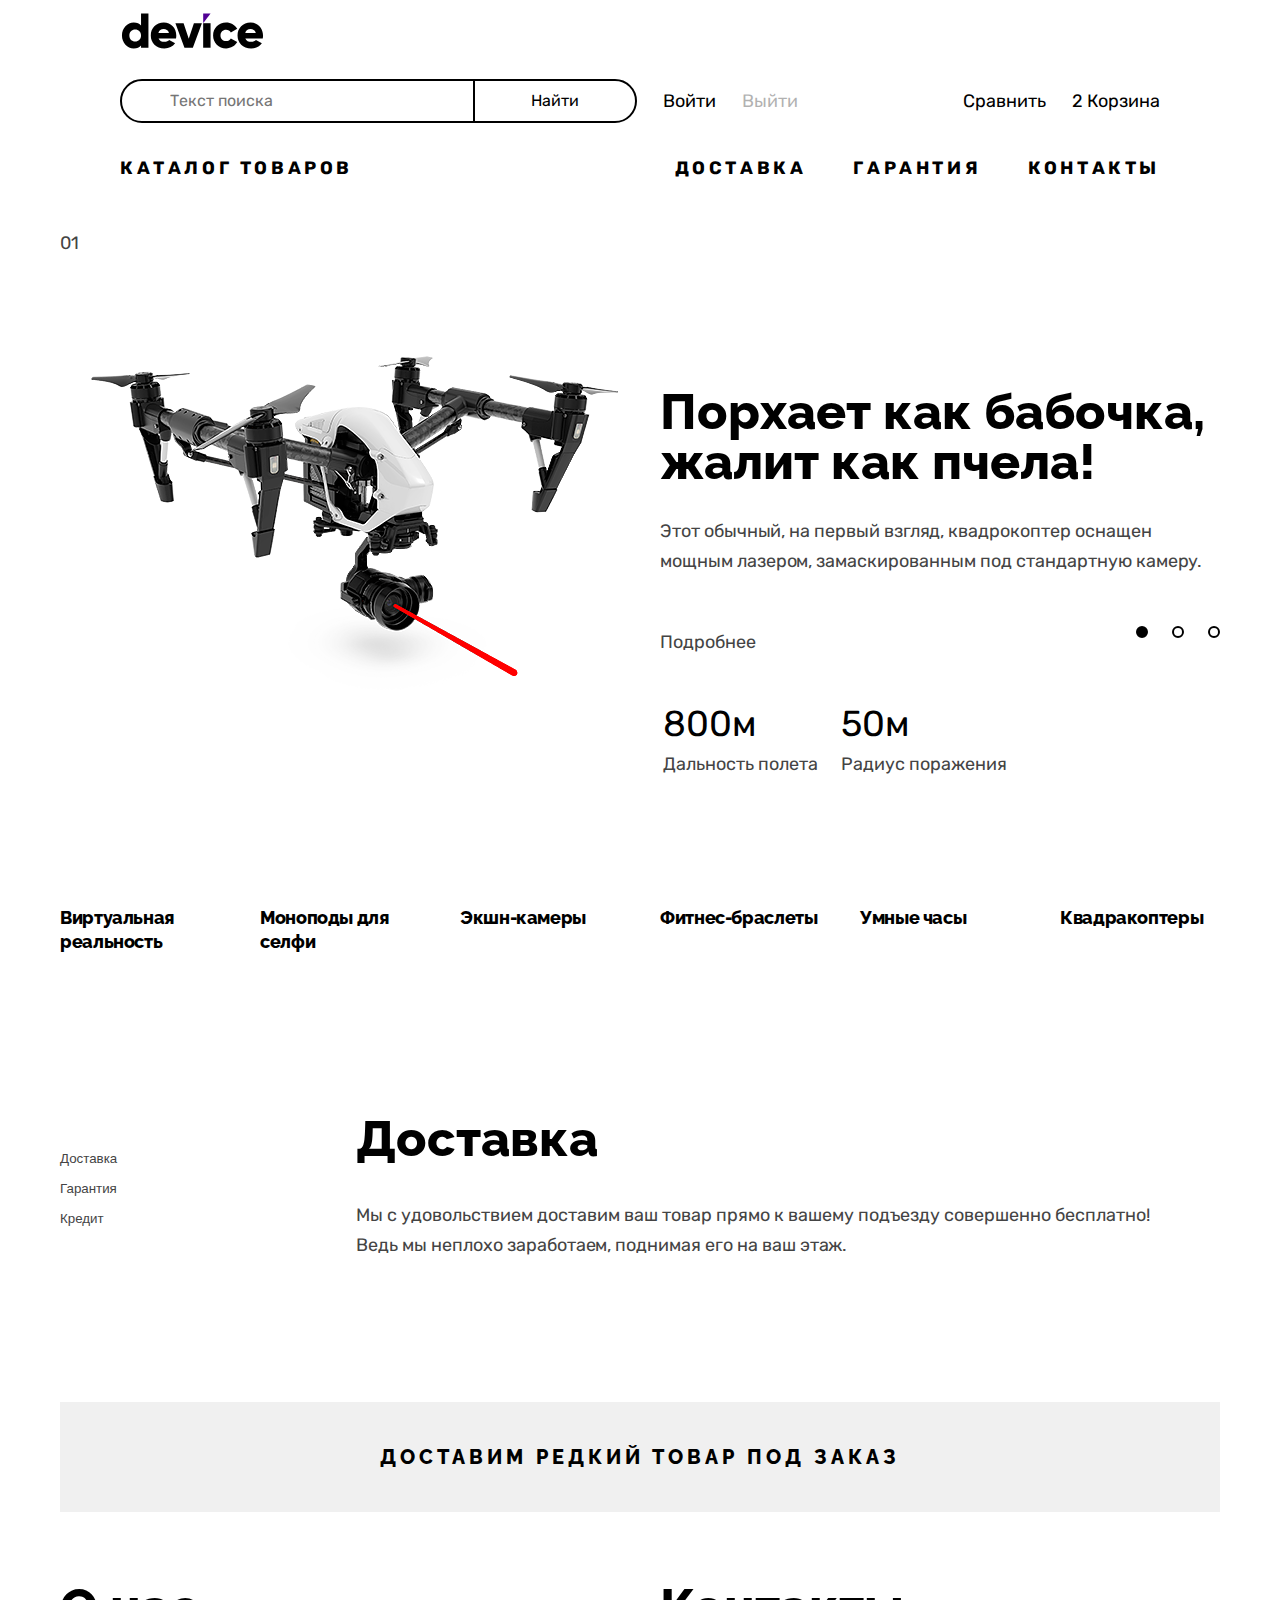
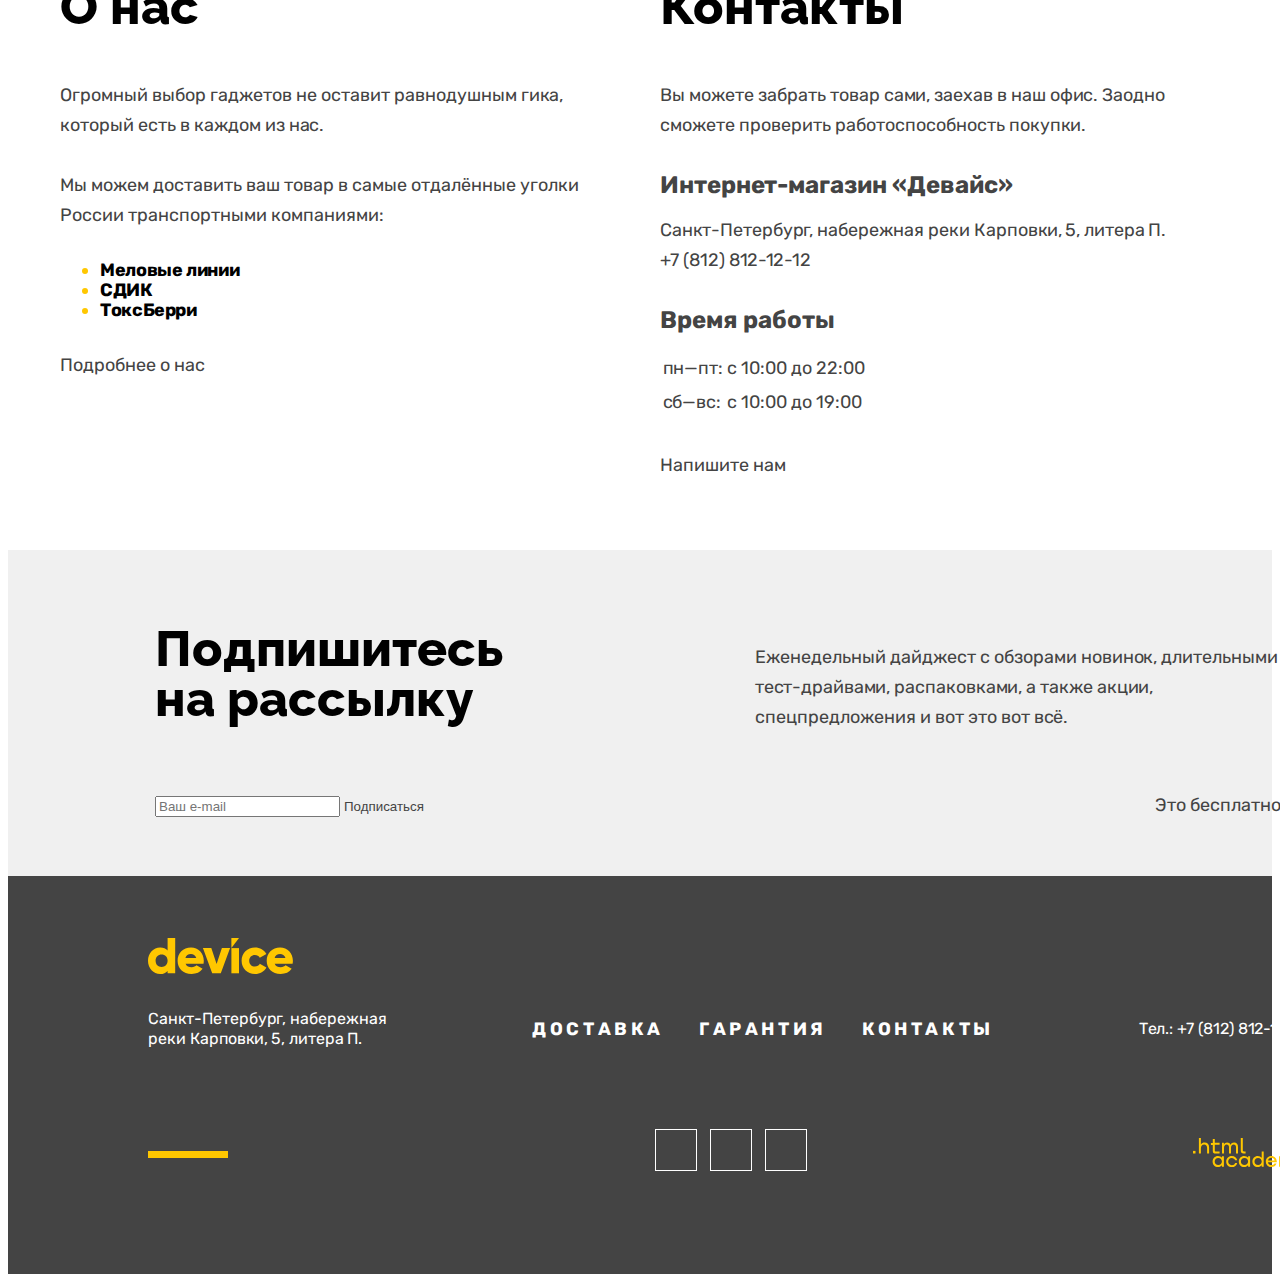
==== commit 760fc360: "feat" ====
--- a/index.html
+++ b/index.html
@@ -96,17 +96,17 @@
           </ol>
           <ol class="slider-pagination">
             <li class="slider-pagination-item">
-              <button class="slider-pagination-button slider-pagination-button-current" type="button">
+              <button class="button slider-pagination-button-current" type="button">
                 <span class="visually-hidden">1 девайс</span>
               </button>
             </li>
             <li class="slider-pagination-item">
-              <button class="slider-pagination-button" type="button">
+              <button class="button" type="button">
                 <span class="visually-hidden">2 девайс</span>
               </button>
             </li>
             <li class="slider-pagination-item">
-              <button class="slider-pagination-button" type="button">
+              <button class="button" type="button">
                 <span class="visually-hidden">3 девайс</span>
               </button>
             </li>
--- a/css/style.css
+++ b/css/style.css
@@ -34,6 +34,7 @@
 }
 
 a, button {
+  padding: 0;
   text-decoration: none;
   color: inherit;
   border: none;
@@ -197,6 +198,7 @@
 
 /* hero */
 .slider-wrapper {
+  position: relative;
   width: 1160px;
   margin: 0 auto;
 }
@@ -205,7 +207,6 @@
   list-style: none;
   padding: 0;
   margin: 0 auto;
-
 }
 .slider-card {
   display: flex;
@@ -216,6 +217,8 @@
 
 .slider-content {
   padding-left: 40px;
+  padding-bottom: 36px;
+  align-self: flex-end;
 }
 
 .slider-slogan {
@@ -244,11 +247,33 @@
 }
 
 .slider-pagination {
-  margin: 0;
-  padding: 0;
-  list-style: none;
-  display: flex;
-  gap: 20px;
+  position: absolute;
+  right: 0;
+  bottom: 173px;
+  margin: 0;
+  padding: 0;
+  list-style: none;
+  display: inline-block;
+}
+
+.slider-pagination-item {
+  display: inline-block;
+}
+
+.slider-pagination-item:not(:last-child) {
+  margin-right: 20px;
+}
+
+.slider-pagination button {
+  /* display: inline-block; */
+  width: 12px;
+  height: 12px;
+  border-radius: 50% 50%;
+  border: 2px solid black;
+}
+
+.slider-pagination-button-current {
+  background-color: #000;
 }
 /* categories */
 .categories-list {
@@ -591,9 +616,10 @@
 }
 
 #goods-button {
-  display: inline-block;
-  margin: 0 40px;
+  margin-inline: 40px;
+  margin-bottom: 44px;
   padding: 18px;
+  border: 3px solid #E5E5E5;
 }
 .minor-title {
   margin: 0;
@@ -604,6 +630,7 @@
   text-transform: uppercase;
   color: #000;
 }
+
 
 /* filter */
 .filter {
@@ -662,13 +689,14 @@
 /* catalog pagination */
 .pagination {
   margin: 0 40px;
-  padding: 15.5px 0;
   display: flex;
   justify-content: space-between;
+  align-items: center;
   background-color: #EBEBEB;
 }
 
 .pagination-control {
+  padding: 25px;
   color: #000;
   font-family: "Raleway", sans-serif;
   font-size: 18px;
